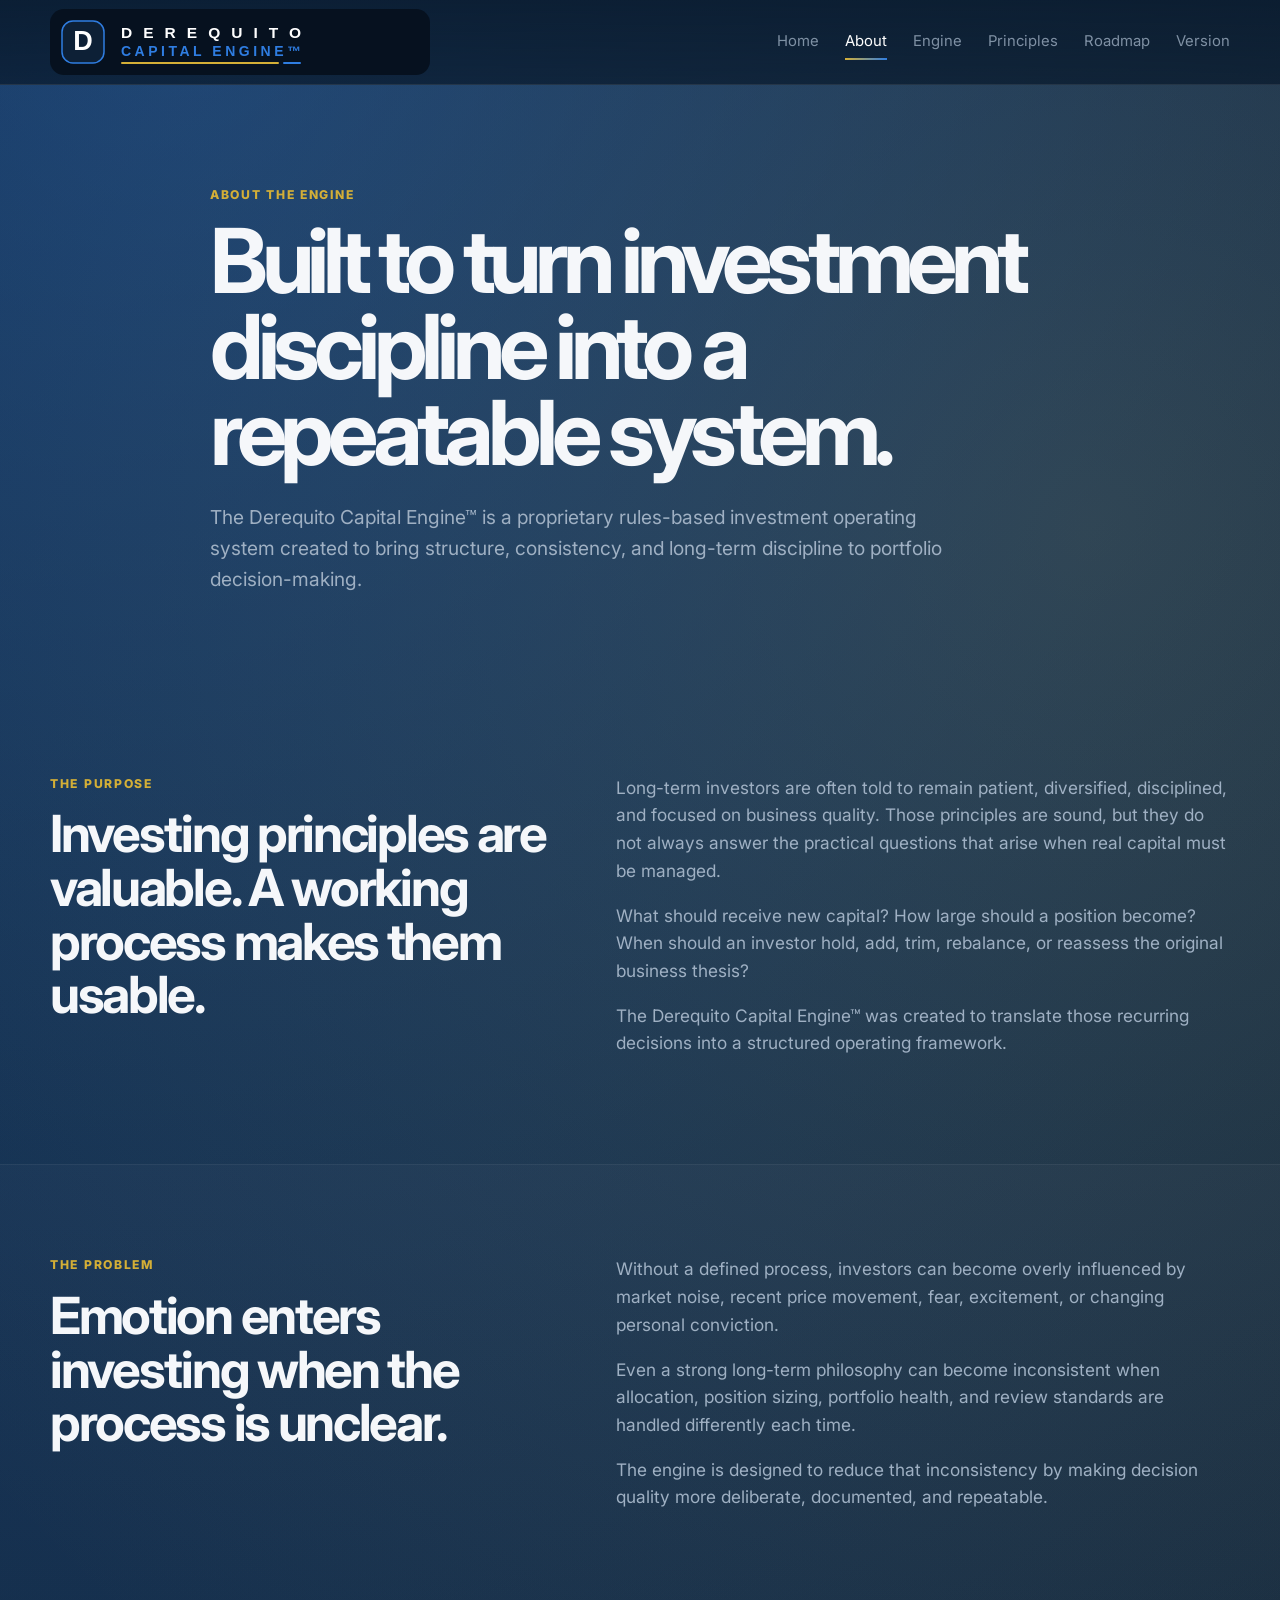
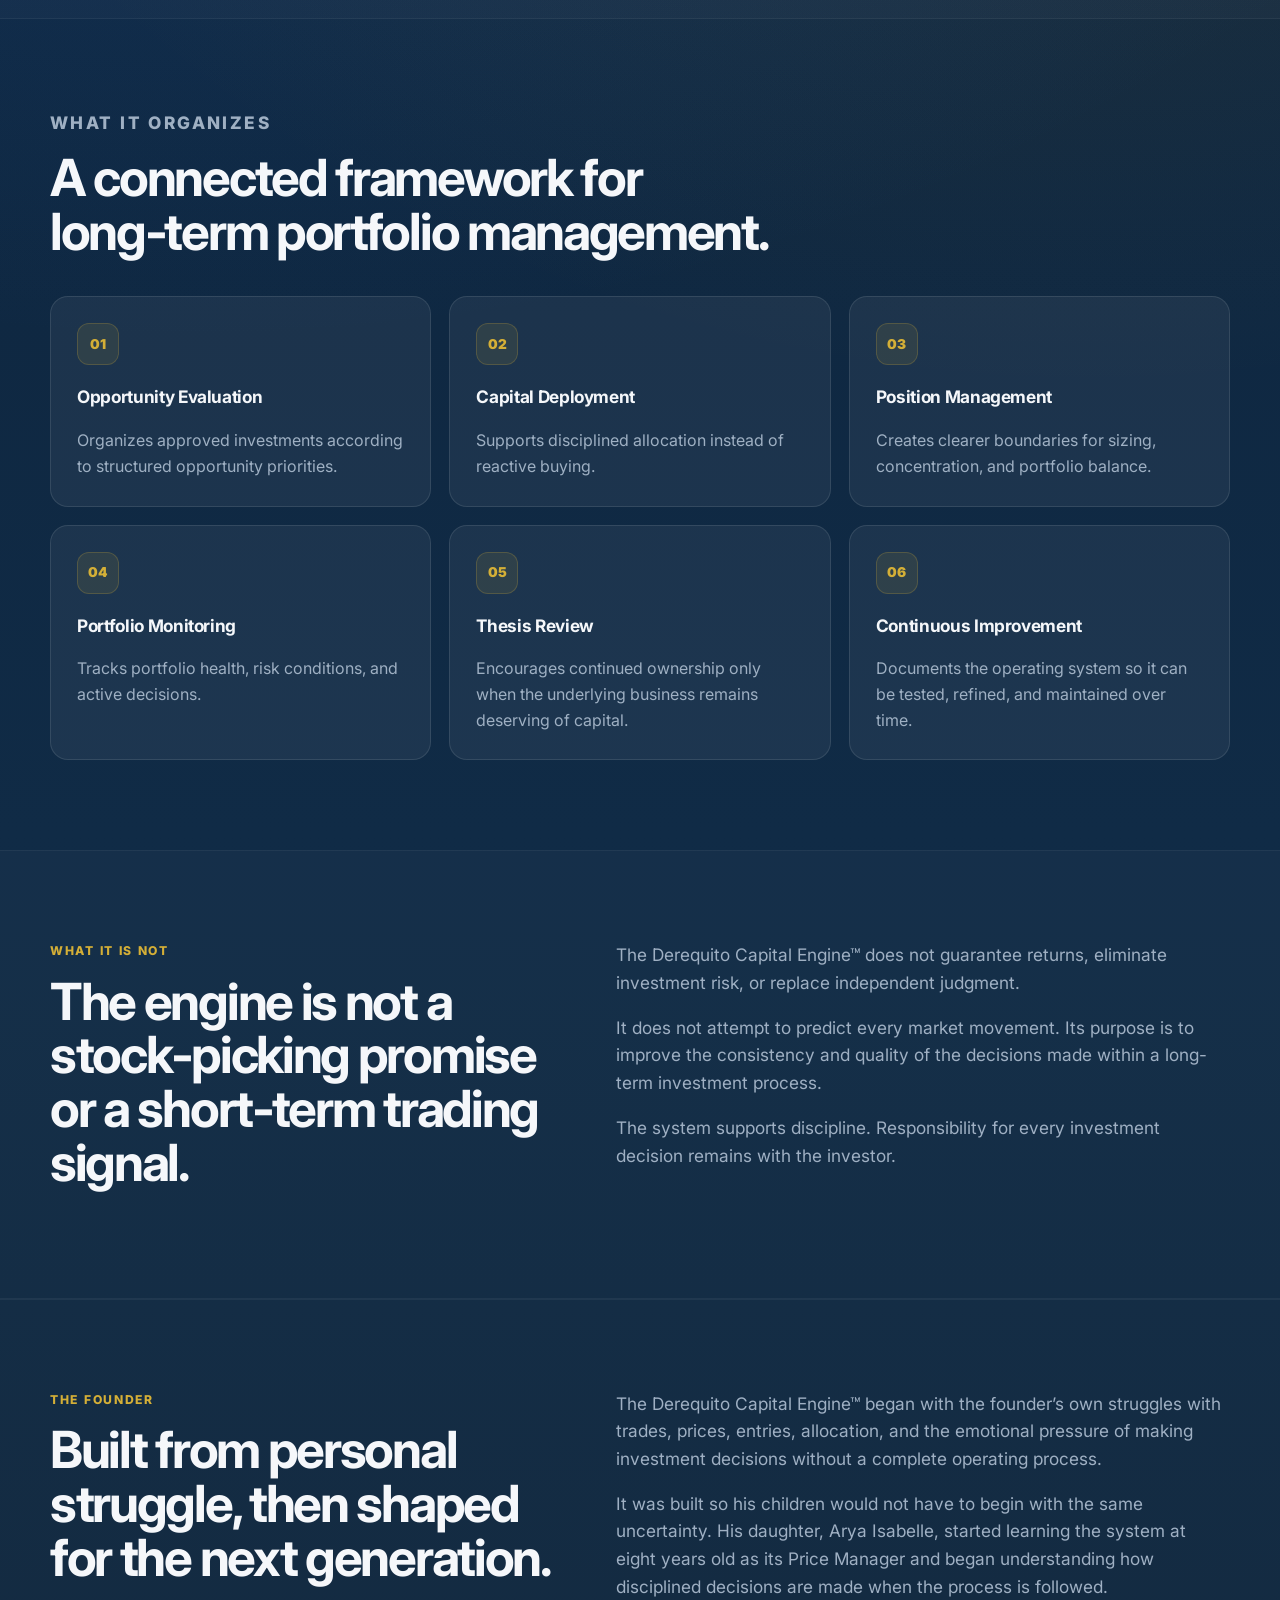
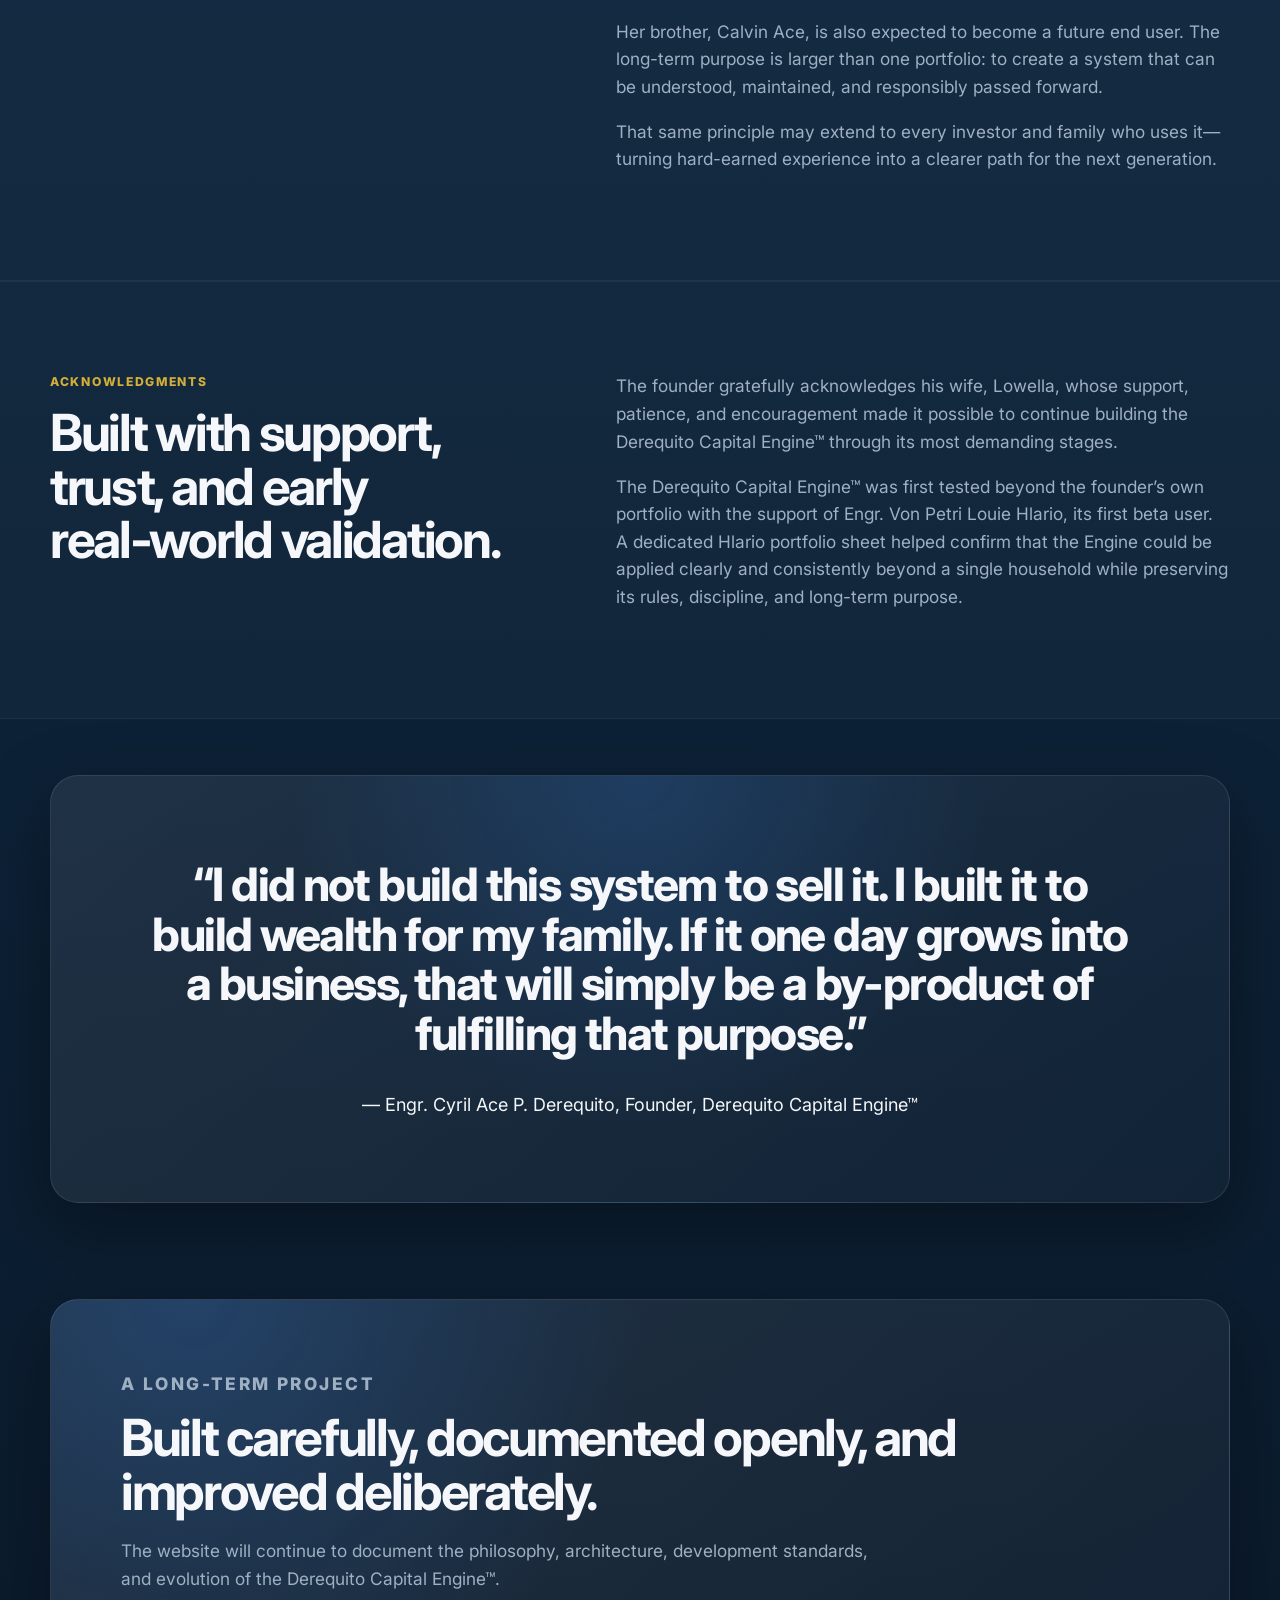
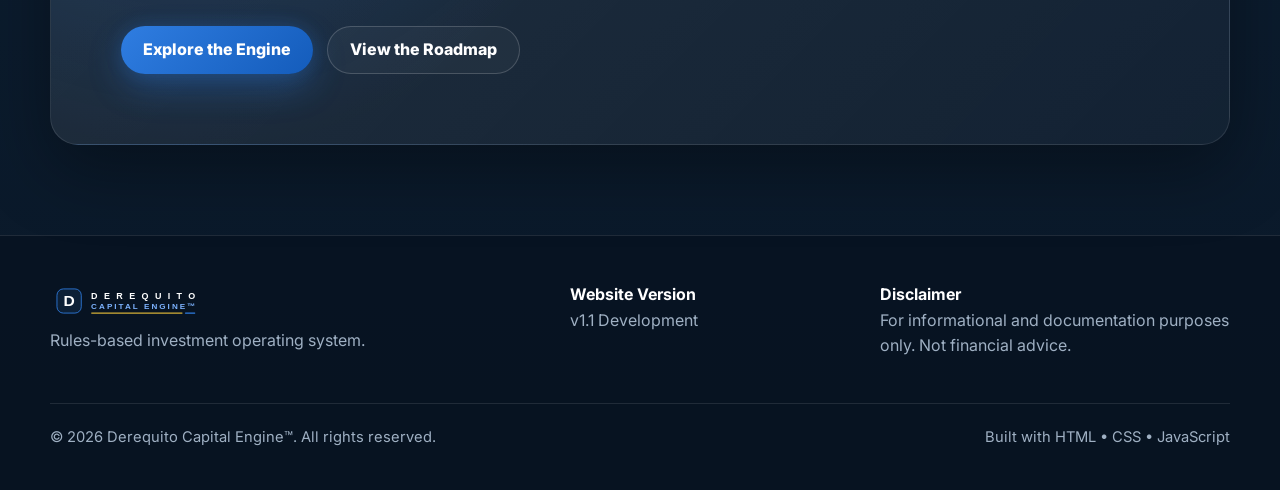
==== pages/about.html @ 05e6170b "ER-0026: Prevent stock-picking line break" ====
<!DOCTYPE html>
<html lang="en">
<head>
  <meta charset="UTF-8" />
  <meta name="viewport" content="width=device-width, initial-scale=1.0" />

  <title>About | Derequito Capital Engine™</title>

  <meta
    name="description"
    content="Learn why the Derequito Capital Engine™ was created and how it brings discipline, structure, and repeatability to long-term investing."
  />

  <link rel="icon" href="../favicon.svg" type="image/svg+xml" />

  <link rel="preconnect" href="https://fonts.googleapis.com" />
  <link rel="preconnect" href="https://fonts.gstatic.com" crossorigin />

  <link
    href="https://fonts.googleapis.com/css2?family=Inter:wght@400;500;600;700;800&display=swap"
    rel="stylesheet"
  />

  <link rel="stylesheet" href="../styles.css" />
</head>

<body>
  <header class="site-header">
    <div class="container nav-shell">
      <a
        class="brand"
        href="../index.html"
        aria-label="Derequito Capital Engine home"
      >
        <img
          src="../assets/brand/logo-primary.svg"
          alt="Derequito Capital Engine logo"
        />
      </a>

      <button
        class="nav-toggle"
        type="button"
        aria-label="Toggle navigation"
        aria-expanded="false"
      >
        <span></span>
        <span></span>
        <span></span>
      </button>

      <nav class="site-nav" aria-label="Primary navigation">
        <a href="../index.html">Home</a>
        <a href="about.html" class="active" aria-current="page">About</a>
        <a href="../index.html#engine">Engine</a>
        <a href="../index.html#principles">Principles</a>
        <a href="../index.html#roadmap">Roadmap</a>
        <a href="../index.html#version">Version</a>
      </nav>
    </div>
  </header>

  <main>
    <section class="page-hero section-reveal">
      <div class="container page-hero-content hero-animate hero-animate-1">
        <p class="eyebrow">About the Engine</p>

        <h1>
          Built to turn investment discipline into a repeatable system.
        </h1>

        <p class="page-intro">
          The Derequito Capital Engine™ is a proprietary rules-based
          investment operating system created to bring structure, consistency,
          and long-term discipline to portfolio decision-making.
        </p>
      </div>
    </section>

    <section class="section section-reveal">
      <div class="container split-grid">
        <div>
          <p class="eyebrow">The Purpose</p>

          <h2>
            Investing principles are valuable. A working process makes them
            usable.
          </h2>
        </div>

        <div class="copy-block">
          <p>
            Long-term investors are often told to remain patient, diversified,
            disciplined, and focused on business quality. Those principles are
            sound, but they do not always answer the practical questions that
            arise when real capital must be managed.
          </p>

          <p>
            What should receive new capital? How large should a position become?
            When should an investor hold, add, trim, rebalance, or reassess the
            original business thesis?
          </p>

          <p>
            The Derequito Capital Engine™ was created to translate those
            recurring decisions into a structured operating framework.
          </p>
        </div>
      </div>
    </section>

    <section class="section split-section section-reveal">
      <div class="container split-grid">
        <div>
          <p class="eyebrow">The Problem</p>

          <h2>
            Emotion enters investing when the process is unclear.
          </h2>
        </div>

        <div class="copy-block">
          <p>
            Without a defined process, investors can become overly influenced
            by market noise, recent price movement, fear, excitement, or
            changing personal conviction.
          </p>

          <p>
            Even a strong long-term philosophy can become inconsistent when
            allocation, position sizing, portfolio health, and review standards
            are handled differently each time.
          </p>

          <p>
            The engine is designed to reduce that inconsistency by making
            decision quality more deliberate, documented, and repeatable.
          </p>
        </div>
      </div>
    </section>

    <section class="section section-reveal">
      <div class="container">
        <div class="section-heading">
          <p class="eyebrow">What It Organizes</p>

          <h2>
            A connected framework for long&#8209;term portfolio management.
          </h2>
        </div>

        <div class="feature-grid">
          <article class="feature-card">
            <span class="feature-icon">01</span>
            <h3>Opportunity Evaluation</h3>
            <p>
              Organizes approved investments according to structured
              opportunity priorities.
            </p>
          </article>

          <article class="feature-card">
            <span class="feature-icon">02</span>
            <h3>Capital Deployment</h3>
            <p>
              Supports disciplined allocation instead of reactive buying.
            </p>
          </article>

          <article class="feature-card">
            <span class="feature-icon">03</span>
            <h3>Position Management</h3>
            <p>
              Creates clearer boundaries for sizing, concentration, and
              portfolio balance.
            </p>
          </article>

          <article class="feature-card">
            <span class="feature-icon">04</span>
            <h3>Portfolio Monitoring</h3>
            <p>
              Tracks portfolio health, risk conditions, and active decisions.
            </p>
          </article>

          <article class="feature-card">
            <span class="feature-icon">05</span>
            <h3>Thesis Review</h3>
            <p>
              Encourages continued ownership only when the underlying business
              remains deserving of capital.
            </p>
          </article>

          <article class="feature-card">
            <span class="feature-icon">06</span>
            <h3>Continuous Improvement</h3>
            <p>
              Documents the operating system so it can be tested, refined, and
              maintained over time.
            </p>
          </article>
        </div>
      </div>
    </section>

    <section class="section split-section section-reveal">
      <div class="container split-grid">
        <div>
          <p class="eyebrow">What It Is Not</p>

          <h2>
            The engine is not a stock&#8209;picking promise or a short&#8209;term trading
            signal.
          </h2>
        </div>

        <div class="copy-block">
          <p>
            The Derequito Capital Engine™ does not guarantee returns, eliminate
            investment risk, or replace independent judgment.
          </p>

          <p>
            It does not attempt to predict every market movement. Its purpose is
            to improve the consistency and quality of the decisions made within
            a long-term investment process.
          </p>

          <p>
            The system supports discipline. Responsibility for every investment
            decision remains with the investor.
          </p>
        </div>
      </div>
    </section>
<section class="section split-section section-reveal">
  <div class="container split-grid">
    <div>
      <p class="eyebrow">The Founder</p>

      <h2>
        Built from personal struggle, then shaped for the next generation.
      </h2>
    </div>

    <div class="copy-block">
      <p>
        The Derequito Capital Engine™ began with the founder’s own struggles
        with trades, prices, entries, allocation, and the emotional pressure
        of making investment decisions without a complete operating process.
      </p>

      <p>
        It was built so his children would not have to begin with the same
        uncertainty. His daughter, Arya Isabelle, started learning the system
        at eight years old as its Price Manager and began understanding how
        disciplined decisions are made when the process is followed.
      </p>

      <p>
        Her brother, Calvin Ace, is also expected to become a future end user.
        The long-term purpose is larger than one portfolio: to create a system
        that can be understood, maintained, and responsibly passed forward.
      </p>

      <p>
        That same principle may extend to every investor and family who uses
        it—turning hard-earned experience into a clearer path for the next
        generation.
      </p>
    </div>
  </div>
</section>
<section class="section split-section section-reveal">
  <div class="container split-grid">
    <div>
      <p class="eyebrow">Acknowledgments</p>

      <h2>
        Built with support, trust, and early real&#8209;world validation.
      </h2>
    </div>

    <div class="copy-block">
      <p>
        The founder gratefully acknowledges his wife, Lowella, whose support,
        patience, and encouragement made it possible to continue building
        the Derequito Capital Engine™ through its most demanding stages.
      </p>

      <p>
        The Derequito Capital Engine™ was first tested beyond the founder’s
        own portfolio with the support of Engr. Von Petri Louie Hlario, its
        first beta user. A dedicated Hlario portfolio sheet helped confirm
        that the Engine could be applied clearly and consistently beyond a
        single household while preserving its rules, discipline, and
        long-term purpose.
      </p>
    </div>
  </div>
</section>
<section class="section founder-quote-section section-reveal">
  <div class="container">
    <blockquote class="founder-quote">
      <p>
        “I did not build this system to sell it. I built it to build wealth
        for my family. If it one day grows into a business, that will simply
        be a by-product of fulfilling that purpose.”
      </p>

      <footer>
        — Engr. Cyril Ace P. Derequito, Founder, Derequito Capital Engine™
      </footer>
    </blockquote>
  </div>
</section>
    <section class="section cta-section section-reveal">
      <div class="container cta-card">
        <p class="eyebrow">A Long-Term Project</p>

        <h2>
          Built carefully, documented openly, and improved deliberately.
        </h2>

        <p>
          The website will continue to document the philosophy, architecture,
          development standards, and evolution of the Derequito Capital
          Engine™.
        </p>

        <div class="hero-actions">
          <a class="btn btn-primary" href="../index.html#engine">
            Explore the Engine
          </a>

          <a class="btn btn-secondary" href="../index.html#roadmap">
            View the Roadmap
          </a>
        </div>
      </div>
    </section>
  </main>

  <footer id="footer" class="site-footer">
    <div class="container footer-grid">
      <div>
        <img
          src="../assets/brand/logo-light.svg"
          alt="Derequito Capital Engine logo"
          class="footer-logo"
        />

        <p>Rules-based investment operating system.</p>
      </div>

      <div>
        <strong>Website Version</strong>
        <p>v1.1 Development</p>
      </div>

      <div>
        <strong>Disclaimer</strong>
        <p>
          For informational and documentation purposes only. Not financial
          advice.
        </p>
      </div>
    </div>

    <div class="container footer-bottom">
      <p>© 2026 Derequito Capital Engine™. All rights reserved.</p>
      <p>Built with HTML • CSS • JavaScript</p>
    </div>
  </footer>

  <script src="../script.js"></script>
</body>
</html>
---- styles.css ----
/* Derequito Capital Engine™ Website v1.1 RC1 */

:root {
  --navy-950: #06111f;
  --navy-900: #081625;
  --navy-800: #0d2036;
  --navy-700: #132b46;
  --engine-blue: #2f7de1;
  --engine-blue-soft: #7db3ff;
  --engine-gold: #d4af37;
  --white: #ffffff;
  --text: #f5f7fa;
  --muted: #9fb0c3;
  --line: rgba(255,255,255,.10);
  --surface: rgba(255,255,255,.055);
  --surface-strong: rgba(255,255,255,.085);
  --shadow: 0 24px 70px rgba(0,0,0,.35);
  --radius-lg: 28px;
  --radius-md: 18px;
  --radius-sm: 12px;
  --max-width: 1180px;
}

* { box-sizing: border-box; }

html {
  scroll-behavior: smooth;
}

body {
  margin: 0;
  font-family: Inter, system-ui, -apple-system, BlinkMacSystemFont, "Segoe UI", sans-serif;
  color: var(--text);
  background:
    radial-gradient(circle at 15% 0%, rgba(47,125,225,.38), transparent 36%),
    radial-gradient(circle at 85% 10%, rgba(212,175,55,.18), transparent 30%),
    linear-gradient(180deg, #0b1d33, #102b46 46%, #0a1828);
  line-height: 1.6;
}

body.nav-open {
  overflow: hidden;
}

a {
  color: inherit;
}

.container {
  width: min(100% - 40px, var(--max-width));
  margin: 0 auto;
}

.site-header {
  position: sticky;
  top: 0;
  z-index: 100;
  background: linear-gradient(
    180deg,
    rgba(9,26,45,.88),
    rgba(9,26,45,.74)
);
  backdrop-filter: blur(18px);
  border-bottom: 1px solid var(--line);
}

.nav-shell {
  min-height: 84px;
  display: flex;
  align-items: center;
  justify-content: space-between;
  gap: 24px;
}

.brand img {
  display: block;
  width: 380px;
  max-width: 60vw;
  height: auto;
}

.site-nav {
  display: flex;
  align-items: center;
  gap: 26px;
  font-size: .93rem;
  color: var(--muted);
}

.site-nav a {
  text-decoration: none;
  opacity: .78;
  transition: color .25s ease, opacity .25s ease;
  position: relative;
}

.site-nav a:hover,
.site-nav a:focus,
.site-nav a.active {
  color: var(--white);
  opacity: 1;
}
.site-nav a::after {
    content: "";
    position: absolute;
    left: 0;
    bottom: -6px;
    width: 100%;
    height: 2px;
    background: linear-gradient(
    90deg,
    var(--engine-gold),
    var(--engine-blue)
);
    transform: scaleX(0);
    transform-origin: center;
    transition:
    transform .42s cubic-bezier(.22,.61,.36,1),
    opacity .42s ease;
}

.site-nav a:hover::after,
.site-nav a:focus::after,
.site-nav a.active::after {
  transform: scaleX(1);
}
.nav-toggle {
  display: none;
  width: 42px;
  height: 42px;
  border: 1px solid var(--line);
  border-radius: 12px;
  background: rgba(255,255,255,.04);
  cursor: pointer;
}

.nav-toggle span {
  display: block;
  width: 18px;
  height: 2px;
  margin: 4px auto;
  background: var(--white);
  border-radius: 99px;
}

.hero {
    position: relative;
    padding: 112px 0 92px;
    overflow: hidden;
}
.hero::before {
    content: "";
    position: absolute;
    width: 760px;
    height: 760px;
    left: -180px;
    top: -220px;
    border-radius: 50%;
    background: radial-gradient(
        circle,
        rgba(47,125,225,.34),
        rgba(47,125,225,.10) 42%,
        transparent 72%
    );
    filter: blur(18px);
    pointer-events: none;
}
.hero-grid {
  display: grid;
  grid-template-columns: minmax(0, 1.15fr) minmax(340px, .85fr);
  gap: 72px;
  align-items: center;
}

.eyebrow {
  margin: 0 0 14px;
  color: var(--engine-gold);
  text-transform: uppercase;
  letter-spacing: .14em;
  font-weight: 800;
  font-size: .76rem;
}

h1, h2, h3, p {
  margin-top: 0;
}

h1 {
  font-size: clamp(3rem, 7vw, 5.8rem);
  line-height: .96;
  letter-spacing: -.07em;
  margin-bottom: 26px;
}

h2 {
  font-size: clamp(2rem, 4vw, 3.25rem);
  line-height: 1.05;
  letter-spacing: -.045em;
  margin-bottom: 18px;
}

h3 {
  font-size: 1.08rem;
  letter-spacing: -.02em;
}

.hero-text,
.section-heading p,
.copy-block p,
.cta-card p {
  color: var(--muted);
  font-size: 1.08rem;
}

.hero-text {
  max-width: 690px;
}

.hero-actions {
  display: flex;
  flex-wrap: wrap;
  gap: 14px;
  margin-top: 34px;
}

.btn {
  display: inline-flex;
  align-items: center;
  justify-content: center;
  min-height: 48px;
  padding: 0 22px;
  border-radius: 999px;
  text-decoration: none;
  font-weight: 800;
  transition: transform .22s ease, box-shadow .22s ease, border-color .22s ease;
}

.btn:hover {
  transform: translateY(-2px);
}

.btn-primary {
  background: linear-gradient(135deg, var(--engine-blue), #145cbb);
  color: white;
  box-shadow:
    0 14px 34px rgba(47,125,225,.32),
    0 0 18px rgba(47,125,225,.20);
}
.btn-primary:hover {
    transform: translateY(-3px);

    box-shadow:
        0 18px 42px rgba(47,125,225,.42),
        0 0 28px rgba(47,125,225,.30);
}
.btn-secondary {
  border: 1px solid rgba(255,255,255,.18);
  color: var(--white);
  background: rgba(255,255,255,.035);
}

.btn-secondary:hover {
    transform: translateY(-3px);
    border-color: rgba(255,255,255,.42);
    background: rgba(255,255,255,.07);
    box-shadow: 0 12px 28px rgba(0,0,0,.18);
}

.engine-panel {
  position: relative;
  padding: 26px;
  border: 1px solid var(--line);
  border-radius: var(--radius-lg);
  background:
    linear-gradient(180deg, rgba(255,255,255,.13), rgba(255,255,255,.055)),
    linear-gradient(135deg, rgba(47,125,225,.26), rgba(212,175,55,.10));
  box-shadow:
    0 18px 50px rgba(0,0,0,.35),
    0 0 40px rgba(47,125,225,.18),
    inset 0 1px 0 rgba(255,255,255,.12);
    transition:
    transform .45s cubic-bezier(.22,.61,.36,1),
    box-shadow .45s ease;
  overflow: hidden;
}
.engine-panel:hover {
    transform: translateY(-6px);

    box-shadow:
        0 28px 70px rgba(0,0,0,.42),
        0 0 60px rgba(47,125,225,.24),
        inset 0 1px 0 rgba(255,255,255,.14);
}
.engine-panel::before {
  content: "";
  position: absolute;
  inset: 0;
  background-image:
    linear-gradient(rgba(255,255,255,.055) 1px, transparent 1px),
    linear-gradient(90deg, rgba(255,255,255,.055) 1px, transparent 1px);
  background-size: 36px 36px;
  mask-image: linear-gradient(180deg, black, transparent 82%);
  pointer-events: none;
}

.panel-topline,
.signal-card,
.metrics-grid,
.progress-line {
  position: relative;
}

.panel-topline {
  display: flex;
  justify-content: space-between;
  color: var(--muted);
  margin-bottom: 24px;
}

.panel-topline strong {
  color: var(--engine-gold);
}

.signal-card {
  padding: 28px;
  border-radius: var(--radius-md);
  background: rgba(6,17,31,.62);
  border: 1px solid var(--line);
  margin-bottom: 16px;
}

.signal-label,
.metrics-grid span {
  display: block;
  color: var(--muted);
  font-size: .78rem;
  text-transform: uppercase;
  letter-spacing: .1em;
}

.signal-card strong {
  display: block;
  font-size: 2.1rem;
  letter-spacing: -.05em;
}

.metrics-grid {
  display: grid;
  grid-template-columns: 1fr 1fr;
  gap: 12px;
}

.metrics-grid div {
  padding: 16px;
  border-radius: var(--radius-sm);
  background: rgba(255,255,255,.055);
  border: 1px solid rgba(255,255,255,.07);
}

.metrics-grid strong {
  display: block;
  margin-top: 4px;
}

.progress-line {
  margin-top: 22px;
  height: 6px;
  background: rgba(255,255,255,.10);
  border-radius: 999px;
  overflow: hidden;
}

.progress-line span {
  display: block;
  width: 100%;
  height: 100%;
  background: linear-gradient(90deg, var(--engine-blue), var(--engine-gold));
  border-radius: inherit;
}

.section {
  scroll-margin-top: 88px;
  padding: 90px 0;
}

.section-heading {
  max-width: 780px;
  margin-bottom: 38px;
}

.feature-grid {
  display: grid;
  grid-template-columns: repeat(3, minmax(0, 1fr));
  gap: 18px;
}

.feature-card {
  padding: 26px;
  border-radius: var(--radius-md);
  background: var(--surface);
  border: 1px solid var(--line);
  transition: transform .22s ease, background .22s ease, border-color .22s ease;
}

.feature-card:hover {
  transform: translateY(-5px);
  background: var(--surface-strong);
  border-color: rgba(47,125,225,.42);
}

.feature-card p {
  color: var(--muted);
  margin-bottom: 0;
}

.feature-icon {
  display: inline-flex;
  align-items: center;
  justify-content: center;
  width: 42px;
  height: 42px;
  margin-bottom: 18px;
  border-radius: 12px;
  color: var(--engine-gold);
  background: rgba(212,175,55,.10);
  border: 1px solid rgba(212,175,55,.22);
  font-weight: 900;
  font-size: .85rem;
}

.split-section {
  border-top: 1px solid rgba(255, 255, 255, 0.05);
border-bottom: 1px solid rgba(255, 255, 255, 0.05);
  background: rgba(255,255,255,.025);
}

.split-grid {
  display: grid;
  grid-template-columns: .9fr 1.1fr;
  gap: 64px;
}

.copy-block {
  max-width: 680px;
}

.timeline {
  display: grid;
  gap: 14px;
}

.timeline-item {
  position: relative;
  padding: 22px 24px 22px 92px;
  border-radius: var(--radius-md);
  background: var(--surface);
  border: 1px solid var(--line);
}

.timeline-item span {
  position: absolute;
  left: 24px;
  top: 24px;
  color: var(--engine-blue-soft);
  font-weight: 900;
}

.timeline-item.complete span {
  color: var(--engine-gold);
}

.timeline-item.active {
  border-color: rgba(47,125,225,.45);
  background: linear-gradient(135deg, rgba(47,125,225,.14), rgba(255,255,255,.045));
}

.timeline-item p {
  margin-bottom: 0;
  color: var(--muted);
}

.cta-section {
  padding-top: 40px;
}

.cta-card {
  padding: clamp(32px, 7vw, 70px);
  border-radius: var(--radius-lg);
  background:
    radial-gradient(circle at 12% 0%, rgba(47,125,225,.24), transparent 40%),
    linear-gradient(135deg, rgba(255,255,255,.09), rgba(255,255,255,.035));
  border: 1px solid var(--line);
  box-shadow: var(--shadow);
}

.cta-card p {
  max-width: 760px;
}
.founder-quote-section {
  padding-top: 56px;
  padding-bottom: 56px;
}

.founder-quote {
  margin: 0;
  padding: clamp(36px, 7vw, 84px);
  border: 1px solid var(--line);
  border-radius: var(--radius-lg);
  background:
    radial-gradient(circle at 50% 0%, rgba(47,125,225,.20), transparent 48%),
    linear-gradient(135deg, rgba(255,255,255,.08), rgba(255,255,255,.025));
  box-shadow: var(--shadow);
  text-align: center;
}

.founder-quote p {
  max-width: 980px;
  margin: 0 auto;
  font-size: clamp(26px, 3.8vw, 46px);
  line-height: 1.08;
  font-weight: 750;
  letter-spacing: -0.035em;
}

.founder-quote footer {
  margin-top: 32px;
  font-size: clamp(14px, 1.7vw, 18px);
  line-height: 1.5;
  font-style: normal;
  color: var(--text-muted);
}
.site-footer {
  border-top: 1px solid var(--line);
  padding: 46px 0 26px;
  color: var(--muted);
  background: rgba(6,17,31,.72);
}

.footer-grid {
  display: grid;
  grid-template-columns: 1.4fr .8fr 1fr;
  gap: 30px;
}

.footer-logo {
  width: 220px;
  max-width: 100%;
}

.site-footer strong {
  color: var(--white);
}

.footer-bottom {
  display: flex;
  justify-content: space-between;
  gap: 18px;
  border-top: 1px solid var(--line);
  margin-top: 28px;
  padding-top: 22px;
  font-size: .92rem;
}

.section-reveal {
  opacity: 0;
  transform: translateY(18px);
  transition: opacity .7s ease, transform .7s ease;
}

.section-reveal.is-visible {
  opacity: 1;
  transform: translateY(0);
}

@media (prefers-reduced-motion: reduce) {
  html { scroll-behavior: auto; }
  *, *::before, *::after {
    animation-duration: .01ms !important;
    animation-iteration-count: 1 !important;
    transition-duration: .01ms !important;
  }
  .section-reveal {
  opacity: 1;
  transform: none;
}

.brand {
  transform: none !important;
}
}

@media (max-width: 1100px) {
  .hero-grid,
  .split-grid,
  .footer-grid {
    grid-template-columns: 1fr;
  }

  .hero {
    padding-top: 78px;
  }

  .feature-grid {
  grid-template-columns: 1fr;
}

  .engine-panel {
    max-width: 560px;
  }
}
/* ---------- Page Layout ---------- */

.page-hero {
  padding: 100px 0 70px;
}

.page-hero-content {
  max-width: 860px;
}

.page-intro {
  font-size: 1.2rem;
  color: var(--muted);
  max-width: 760px;
}
@media (max-width: 720px) {
  .container {
    width: min(100% - 28px, var(--max-width));
  }

  .nav-toggle {
    display: block;
  }

  .site-nav {
    position: fixed;
    top: 78px;
    left: 14px;
    right: 14px;
    display: none;
    flex-direction: column;
    align-items: stretch;
    gap: 0;
    padding: 12px;
    border-radius: 18px;
    background: rgba(8,22,37,.96);
    border: 1px solid var(--line);
    box-shadow: var(--shadow);
  }

  .site-nav.is-open {
    display: flex;
  }

  .site-nav a {
    padding: 11px 14px;
  }


  .hero {
    padding: 66px 0 60px;
  }

  h1 {
    font-size: clamp(2.55rem, 15vw, 4.4rem);
  }

  .feature-grid {
    grid-template-columns: 1fr;
  }

  .timeline-item {
    padding-left: 24px;
  }

  .timeline-item span {
    position: static;
    display: block;
    margin-bottom: 8px;
  }

  .footer-bottom {
    flex-direction: column;
  }
}
/* ---------- Hero Entrance Animation ---------- */

.hero-animate{
    opacity:0;
    transform:translateY(24px);
    animation:heroFade .8s cubic-bezier(.22,.61,.36,1) forwards;
}

.hero-animate-1{
    animation-delay:.15s;
}

.hero-animate-2{
    animation-delay:.35s;
}

@keyframes heroFade{

    from{
        opacity:0;
        transform:translateY(24px);
    }

    to{
        opacity:1;
        transform:translateY(0);
    }

}
/* Preserve Engine panel hover after entrance animation */

.engine-panel.hero-animate {
  transform: none;
  animation-name: enginePanelFade;
}

@keyframes enginePanelFade {
  from {
    opacity: 0;
  }

  to {
    opacity: 1;
  }
}
.engine-panel.hero-animate:hover {
  transform: translateY(-6px);
}


.engine-showcase-card img {
  max-width: 100%;
  object-fit: contain;
}
.engine-showcase-card img {
  width: 100%;
  aspect-ratio: 16 / 9;
  object-fit: contain;
  background: rgba(255, 255, 255, .96);
}
.engine-showcase-card--featured {
  grid-column: auto;
}

.engine-showcase-card img {
  width: 100%;
  aspect-ratio: 16 / 9;
  object-fit: contain;
  background: rgba(255, 255, 255, .96);
}
.engine-sample-note {
  max-width: 860px;
  margin-top: 18px;
  padding: 18px 22px;
  background: rgba(255, 255, 255, 0.05);
  border: 1px solid rgba(120, 160, 255, 0.18);
  border-radius: 22px;
  color: var(--muted);
  box-shadow: 0 10px 24px rgba(0, 0, 0, 0.18);
}
/* Engine showcase: consistent tablet and desktop sizing */
.engine-showcase {
  grid-template-columns: 1fr;
}

.engine-showcase-card,
.engine-showcase-card--featured {
  width: 100%;
  min-width: 0;
  grid-column: auto;
}

.engine-showcase-card img {
  display: block;
  width: 100%;
  max-width: 100%;
  aspect-ratio: 16 / 9;
  object-fit: contain;
}

@media (min-width: 1100px) {
  .engine-showcase {
    grid-template-columns: repeat(2, minmax(0, 1fr));
  }
}
.brand {
  transition:
    transform 180ms ease,
    filter 180ms ease;
}

.brand:hover,
.brand:focus-visible {
  transform: translateY(-1px);
  filter:
    brightness(1.08)
    drop-shadow(0 0 10px rgba(72, 137, 255, 0.35));
}
.site-nav:hover a.active:not(:hover)::after {
  transform: scaleX(0);
}
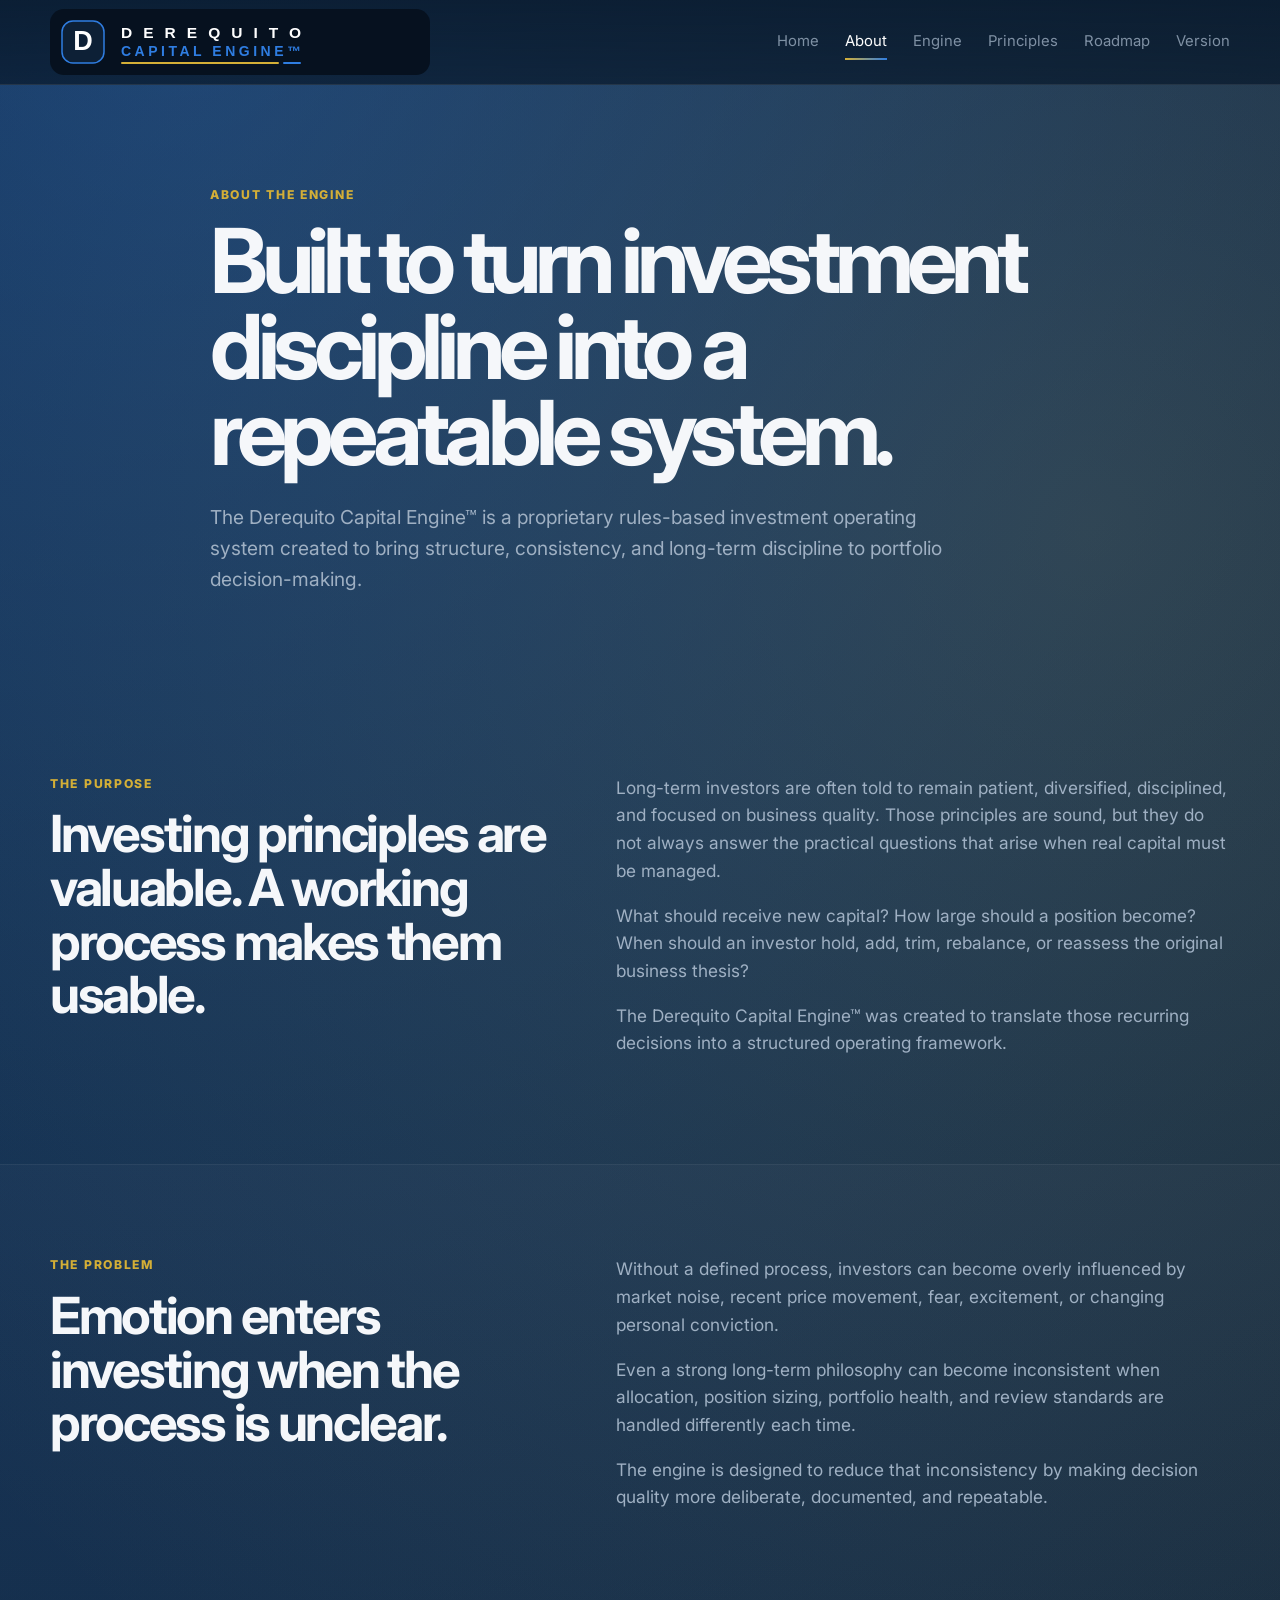
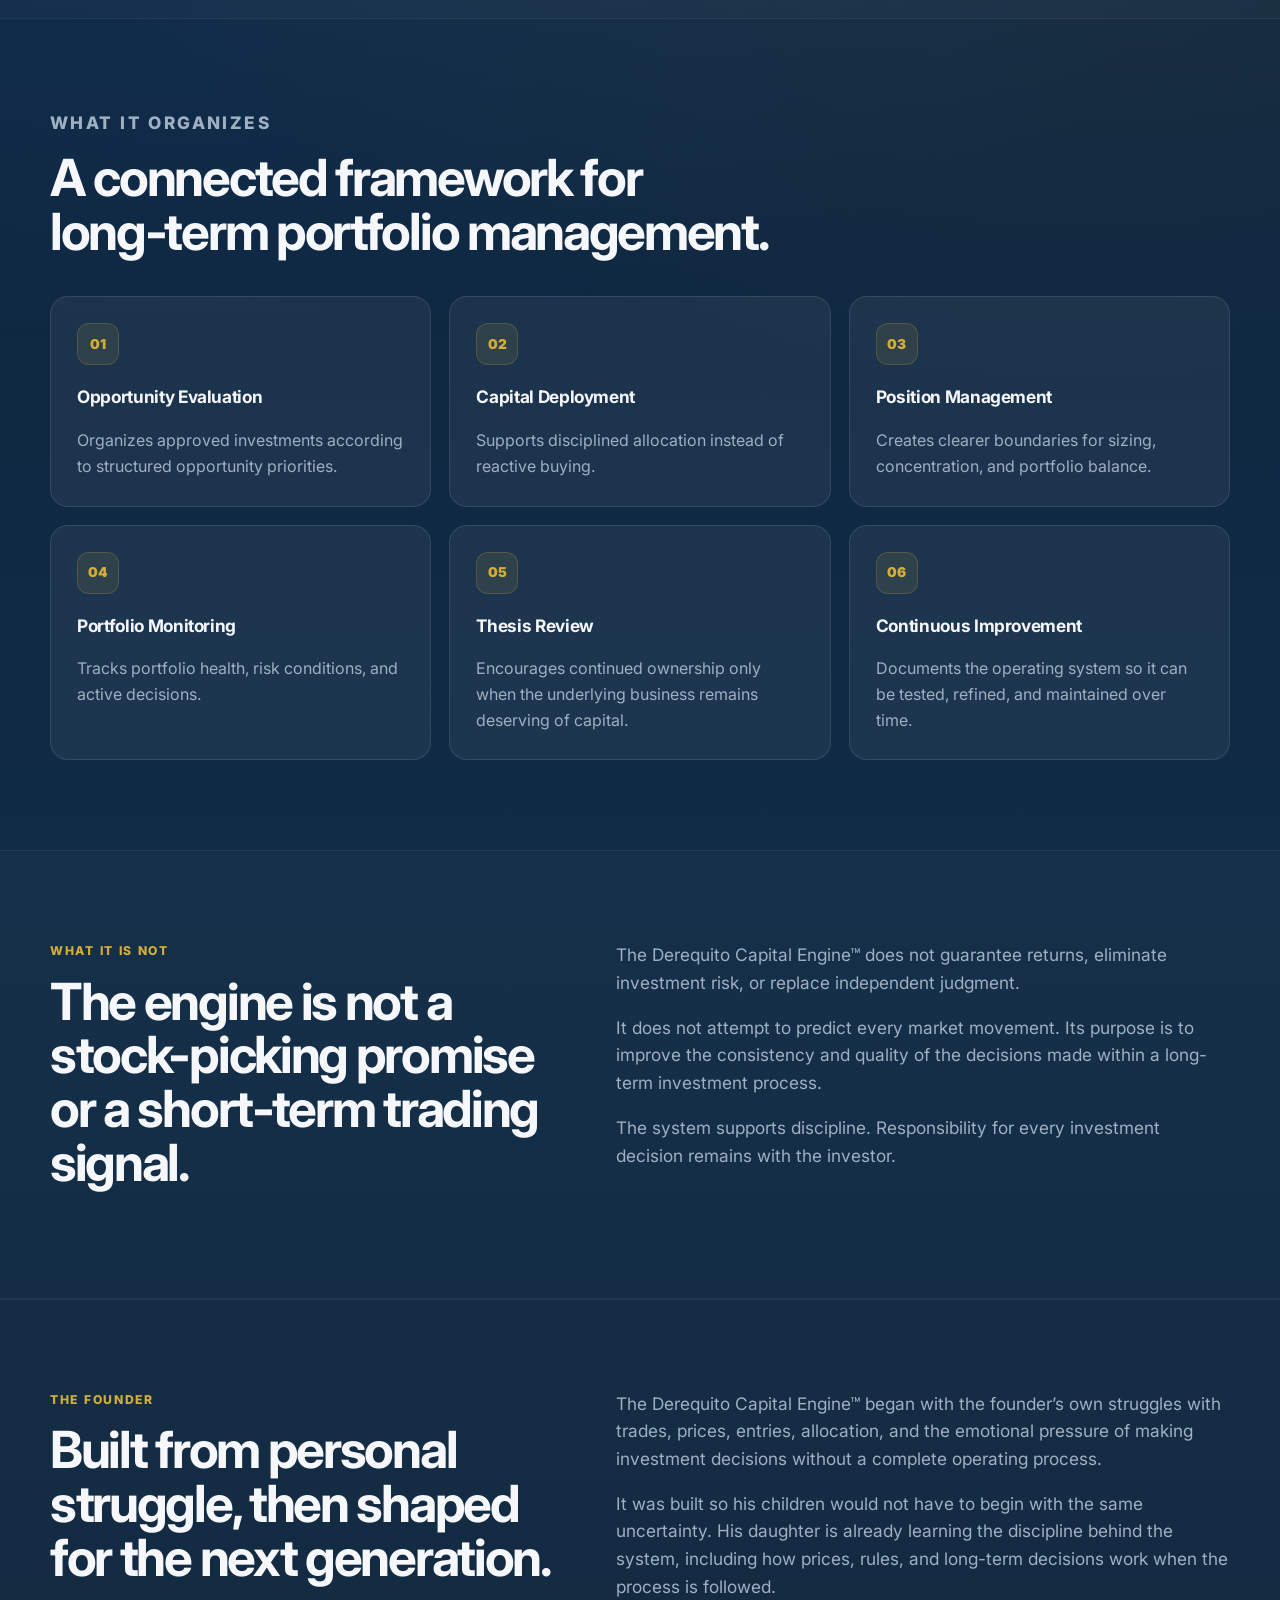
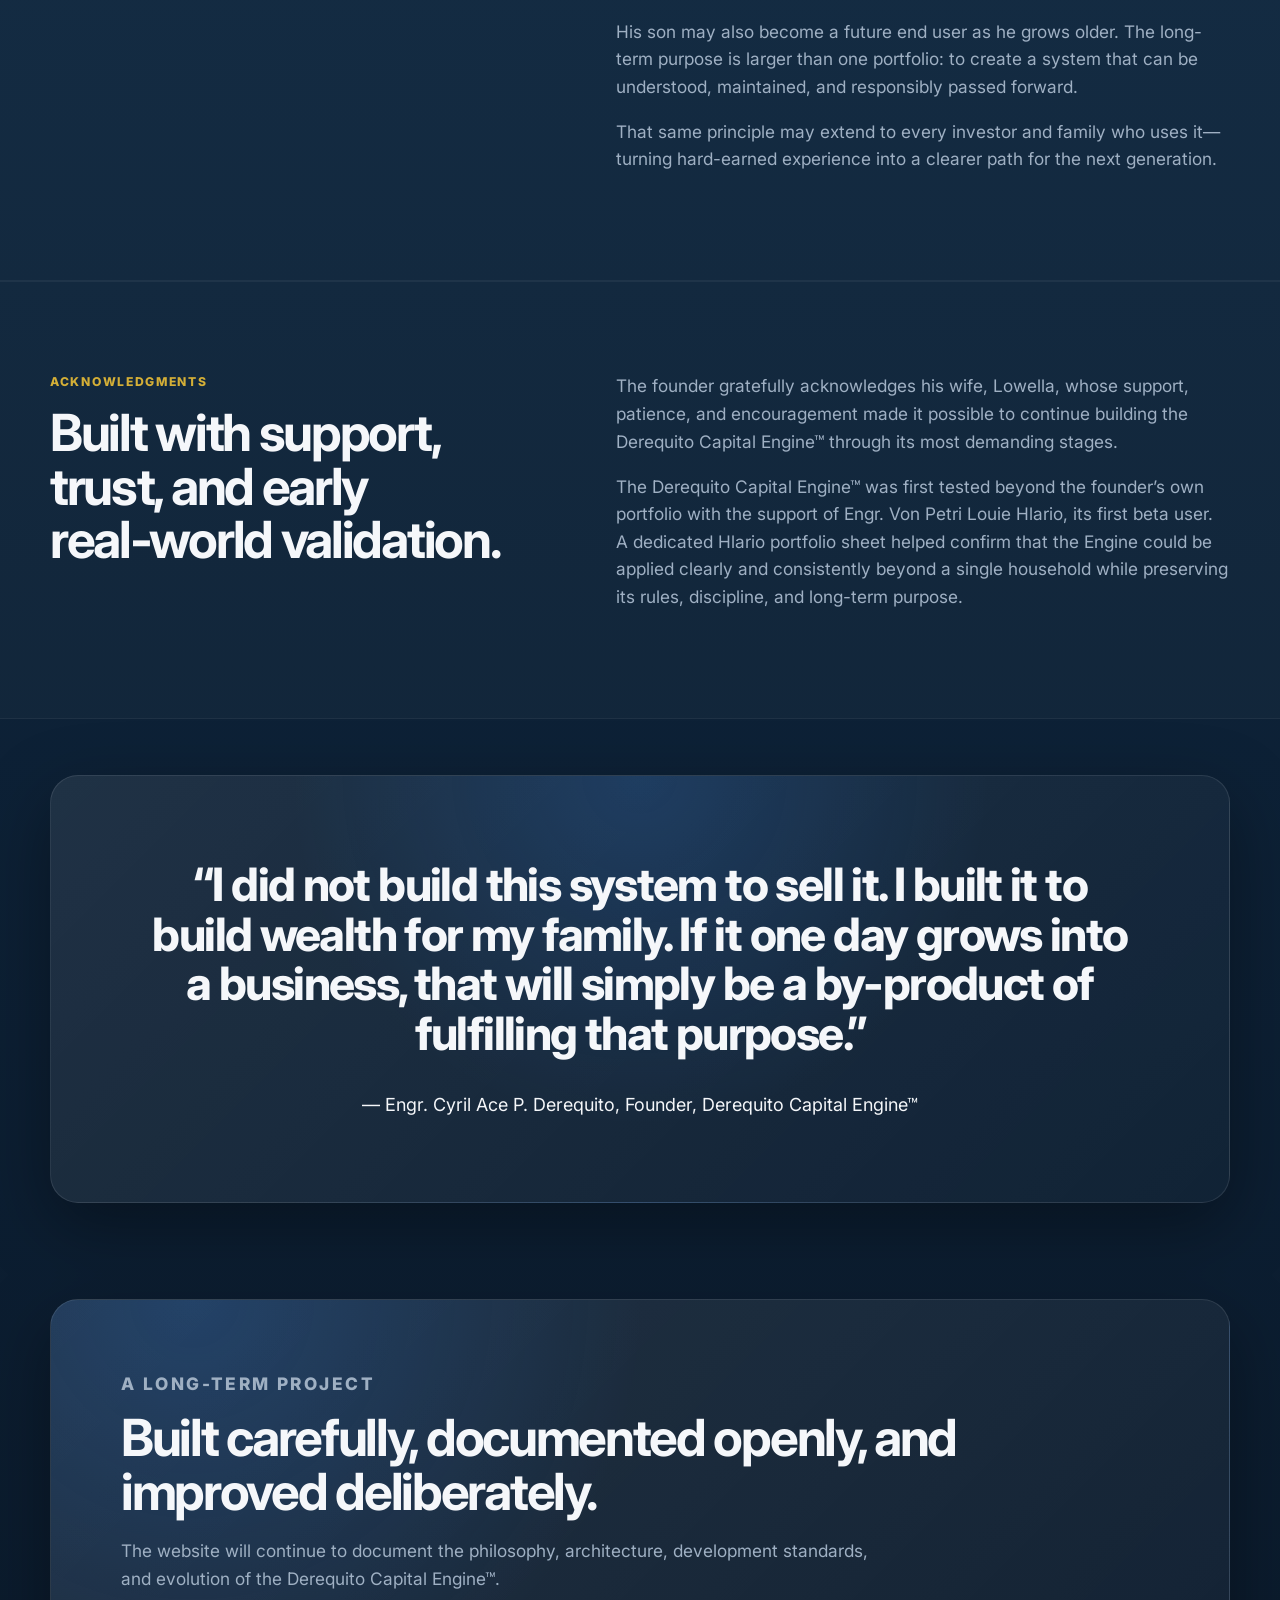
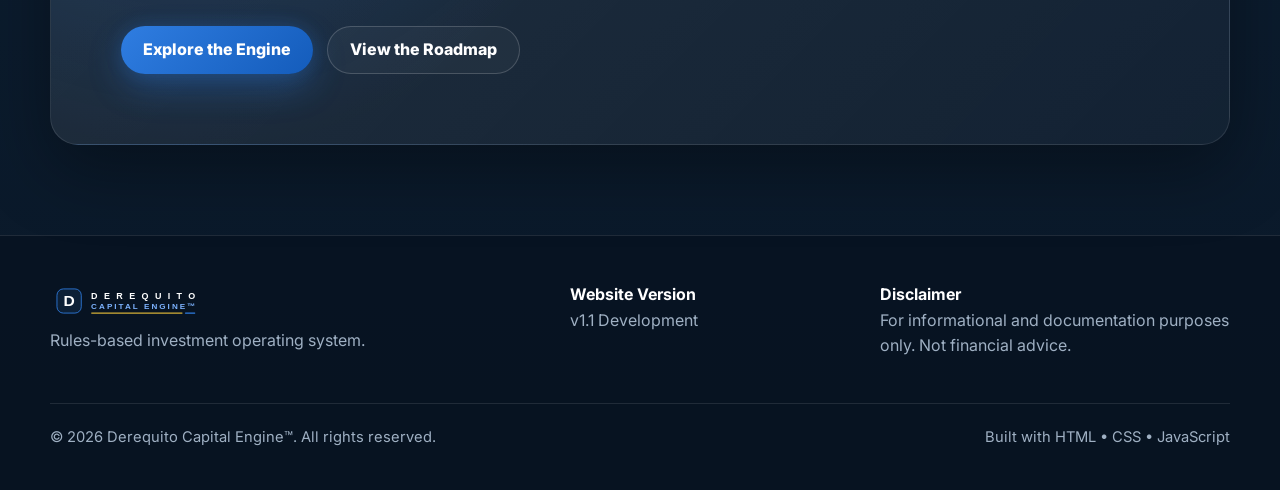
==== commit 7220b255: "RC2: Refine family privacy wording" ====
--- a/pages/about.html
+++ b/pages/about.html
@@ -213,7 +213,7 @@
           <p class="eyebrow">What It Is Not</p>
 
           <h2>
-            The engine is not a stock&#8209;picking promise or a short&#8209;term trading
+            The engine is not a stock-picking promise or a short&#8209;term trading
             signal.
           </h2>
         </div>
@@ -255,17 +255,17 @@
       </p>
 
       <p>
-        It was built so his children would not have to begin with the same
-        uncertainty. His daughter, Arya Isabelle, started learning the system
-        at eight years old as its Price Manager and began understanding how
-        disciplined decisions are made when the process is followed.
-      </p>
-
-      <p>
-        Her brother, Calvin Ace, is also expected to become a future end user.
-        The long-term purpose is larger than one portfolio: to create a system
-        that can be understood, maintained, and responsibly passed forward.
-      </p>
+  It was built so his children would not have to begin with the same
+  uncertainty. His daughter is already learning the discipline behind the
+  system, including how prices, rules, and long-term decisions work when the
+  process is followed.
+</p>
+
+      <p>
+  His son may also become a future end user as he grows older. The long-term
+  purpose is larger than one portfolio: to create a system that can be
+  understood, maintained, and responsibly passed forward.
+</p>
 
       <p>
         That same principle may extend to every investor and family who uses
--- a/styles.css
+++ b/styles.css
@@ -458,11 +458,10 @@
 }
 
 .timeline-item span {
-  position: absolute;
-  left: 24px;
-  top: 24px;
+  display: block;
+  margin-bottom: 10px;
   color: var(--engine-blue-soft);
-  font-weight: 900;
+  font-weight: 800;
 }
 
 .timeline-item.complete span {
@@ -803,4 +802,78 @@
 }
 .site-nav:hover a.active:not(:hover)::after {
   transform: scaleX(0);
+}
+.engine-clarity-card {
+  max-width: 960px;
+  margin: 28px 0 36px;
+  padding: 24px 26px;
+  border: 1px solid rgba(120, 160, 255, 0.2);
+  border-radius: 22px;
+  background: rgba(255, 255, 255, 0.045);
+  box-shadow:
+    0 16px 34px rgba(0, 0, 0, 0.18),
+    inset 0 1px 0 rgba(255, 255, 255, 0.07);
+}
+
+.engine-clarity-card p {
+  margin: 0;
+  max-width: 900px;
+  color: var(--muted);
+  line-height: 1.75;
+}
+
+.engine-clarity-card p + p {
+  margin-top: 14px;
+}
+
+.engine-clarity-card p:first-child {
+  color: var(--text);
+  font-weight: 650;
+}
+.engine-example {
+  padding-top: 14px;
+  border-top: 1px solid rgba(255, 255, 255, 0.1);
+}
+.engine-panel-link {
+  display: inline-block;
+  margin-top: 14px;
+  font-weight: 650;
+  text-decoration: none;
+}
+.engine-panel-link:hover,
+.engine-panel-link:focus-visible {
+  text-decoration: underline;
+  text-underline-offset: 4px;
+}
+.faq-list {
+  display: grid;
+  gap: 14px;
+  margin-top: 28px;
+}
+
+.faq-list details {
+  border: 1px solid var(--line);
+  border-radius: 18px;
+  background: var(--surface);
+  padding: 18px 20px;
+}
+
+.faq-list summary {
+  cursor: pointer;
+  font-weight: 750;
+  color: var(--text);
+}
+
+.faq-list summary::marker {
+  color: var(--engine-blue-soft);
+}
+
+.faq-list details[open] summary {
+  margin-bottom: 12px;
+}
+
+.faq-list p {
+  margin: 0;
+  color: var(--muted);
+  line-height: 1.7;
 }
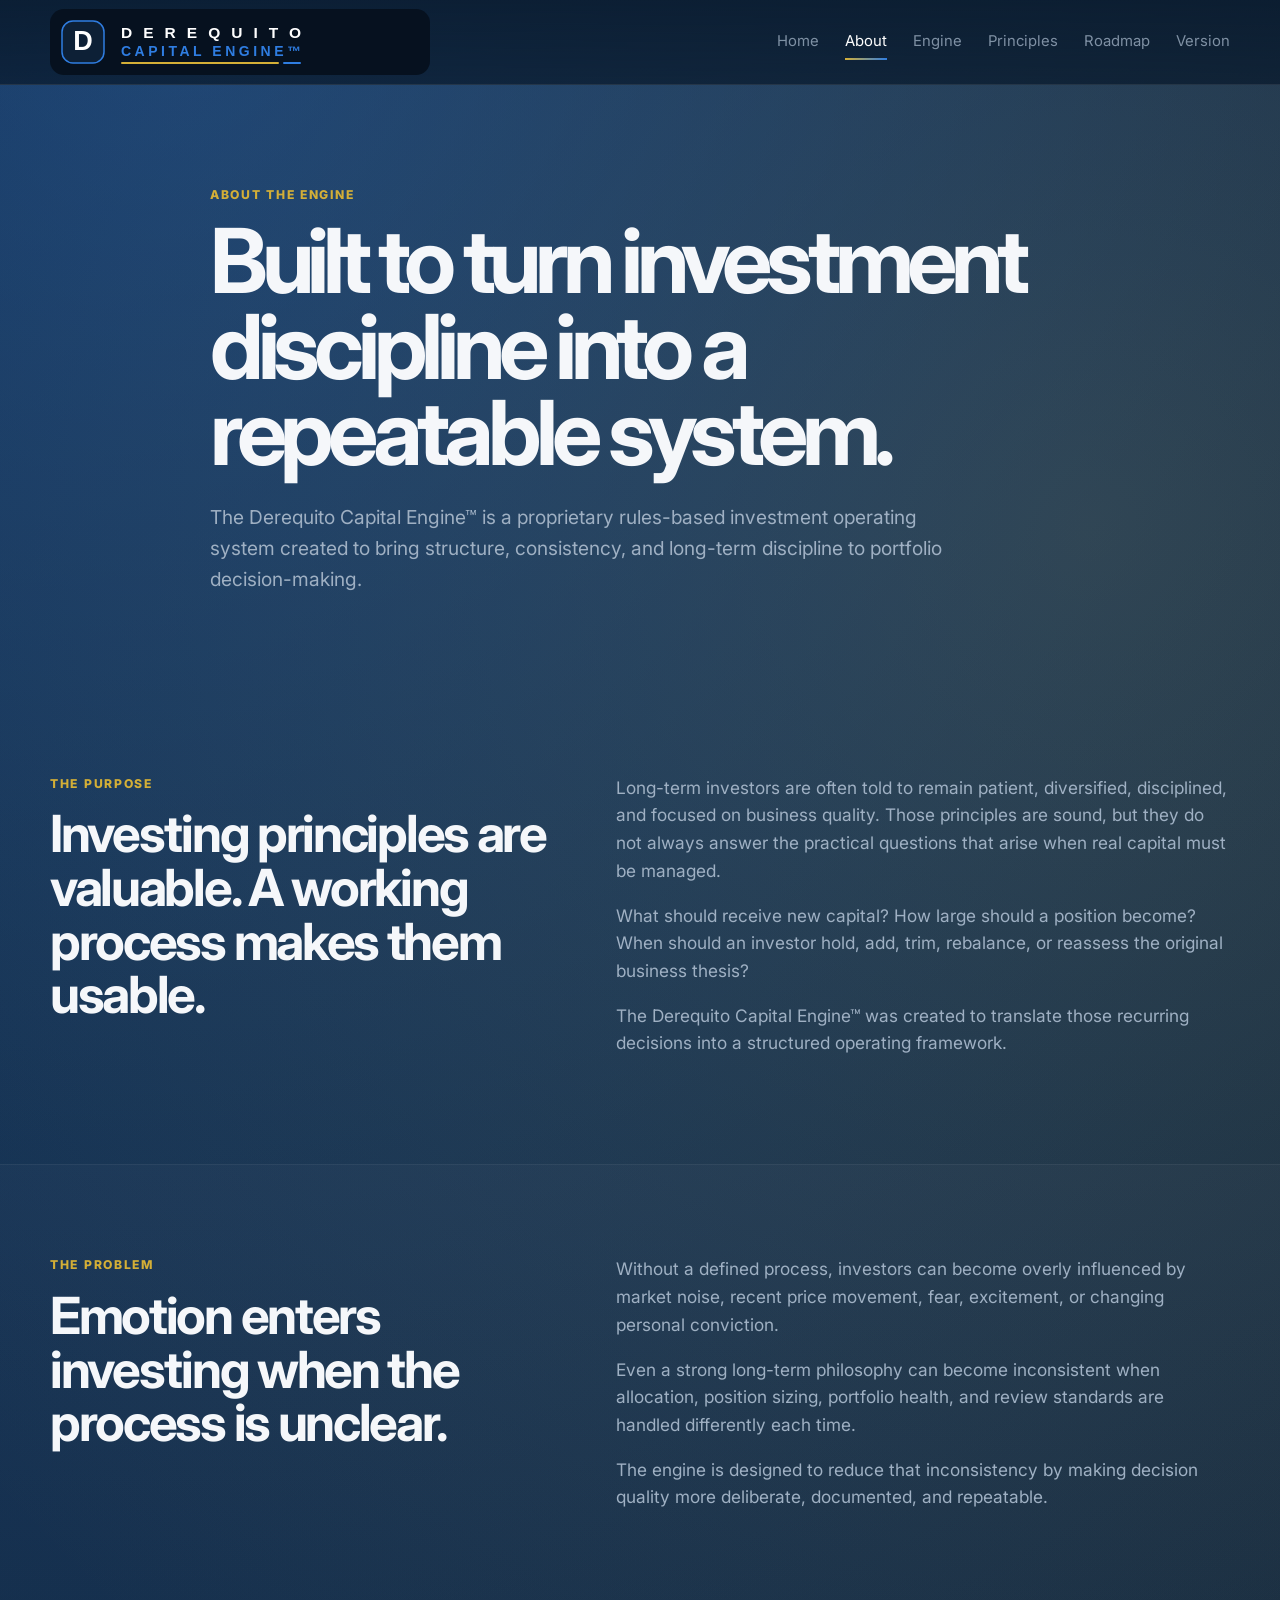
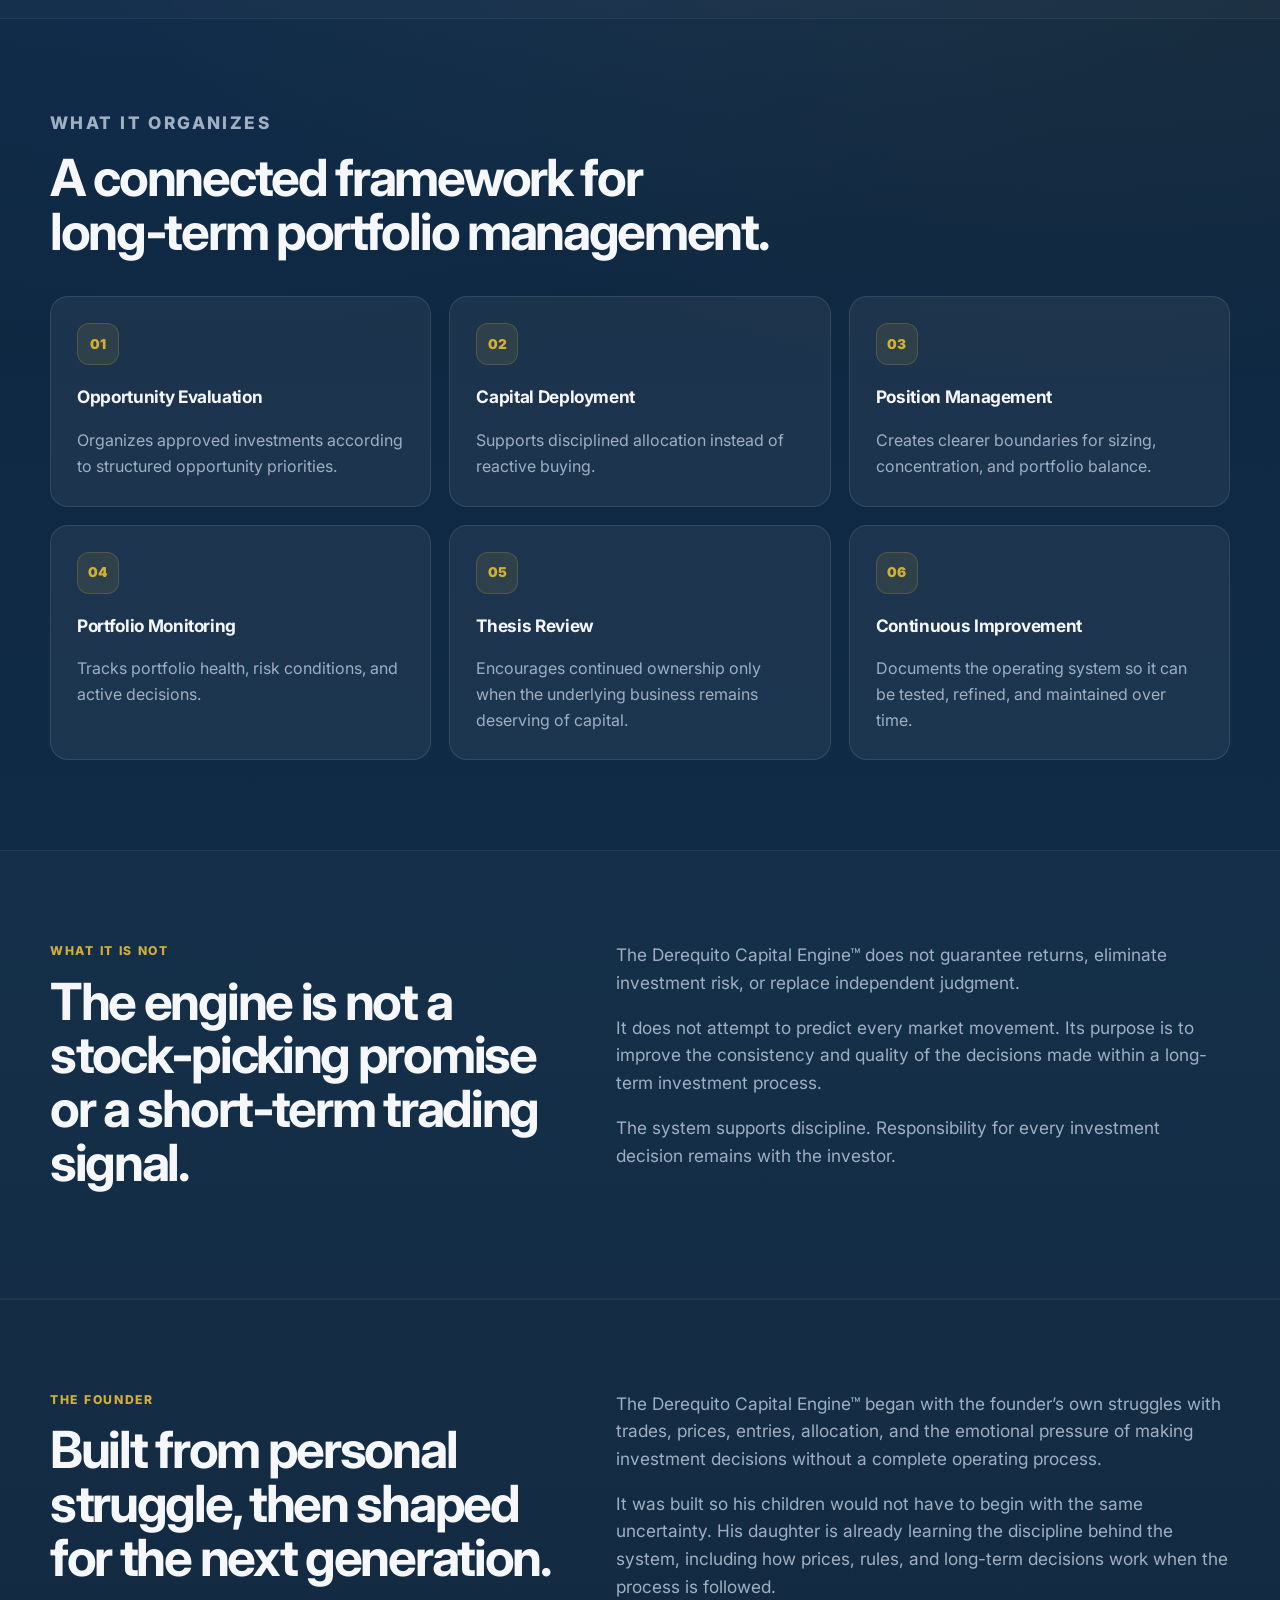
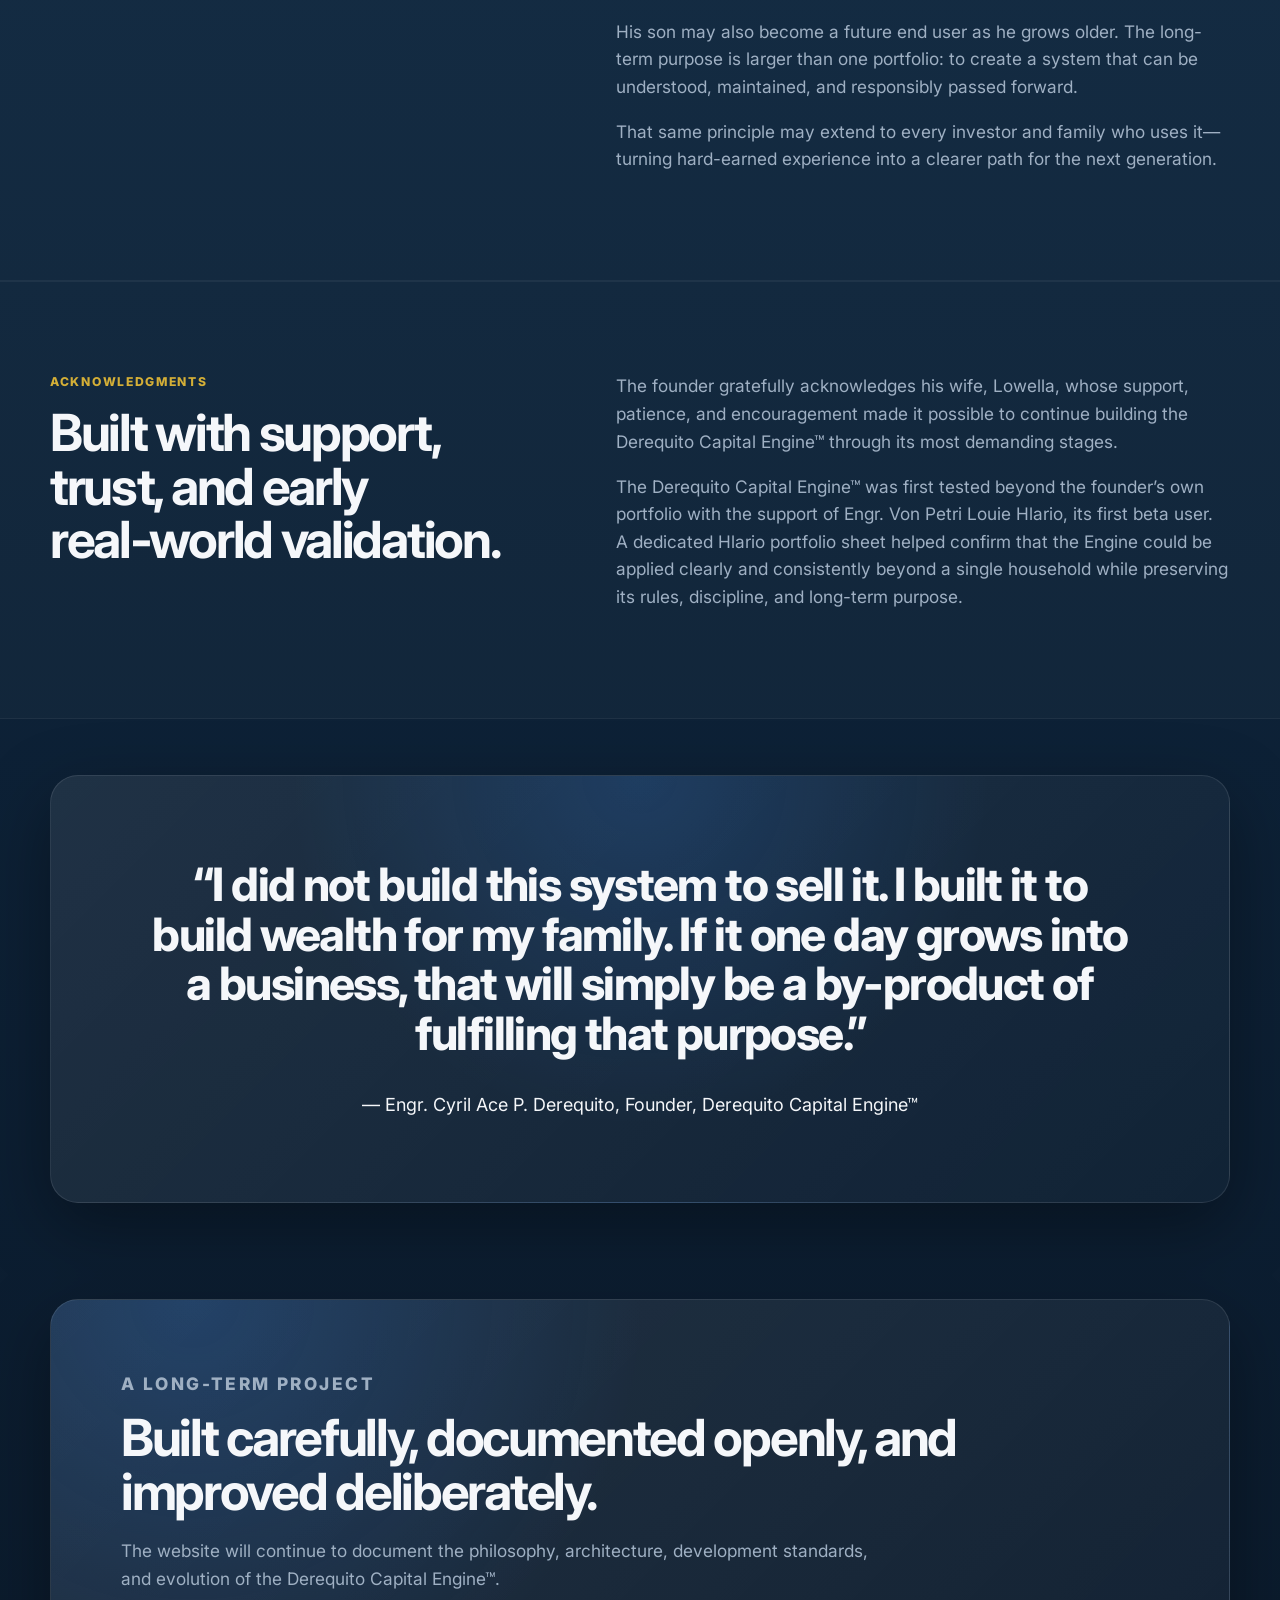
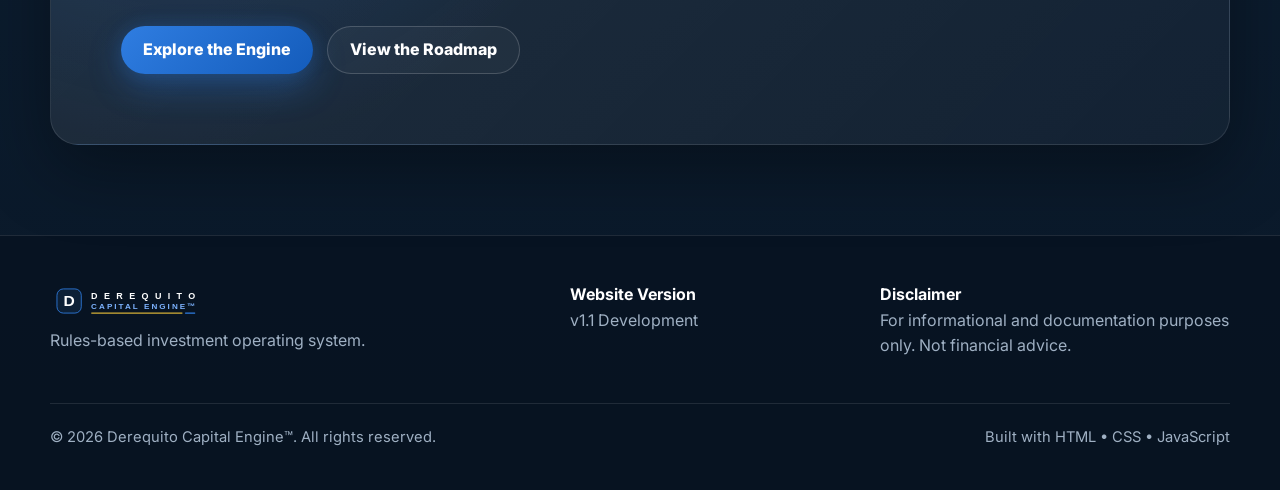
==== commit 2f693720: "Merge develop into main for RC2" ====
--- a/pages/about.html
+++ b/pages/about.html
@@ -213,7 +213,7 @@
           <p class="eyebrow">What It Is Not</p>
 
           <h2>
-            The engine is not a stock-picking promise or a short&#8209;term trading
+            The engine is not a stock&#8209;picking promise or a short&#8209;term trading
             signal.
           </h2>
         </div>
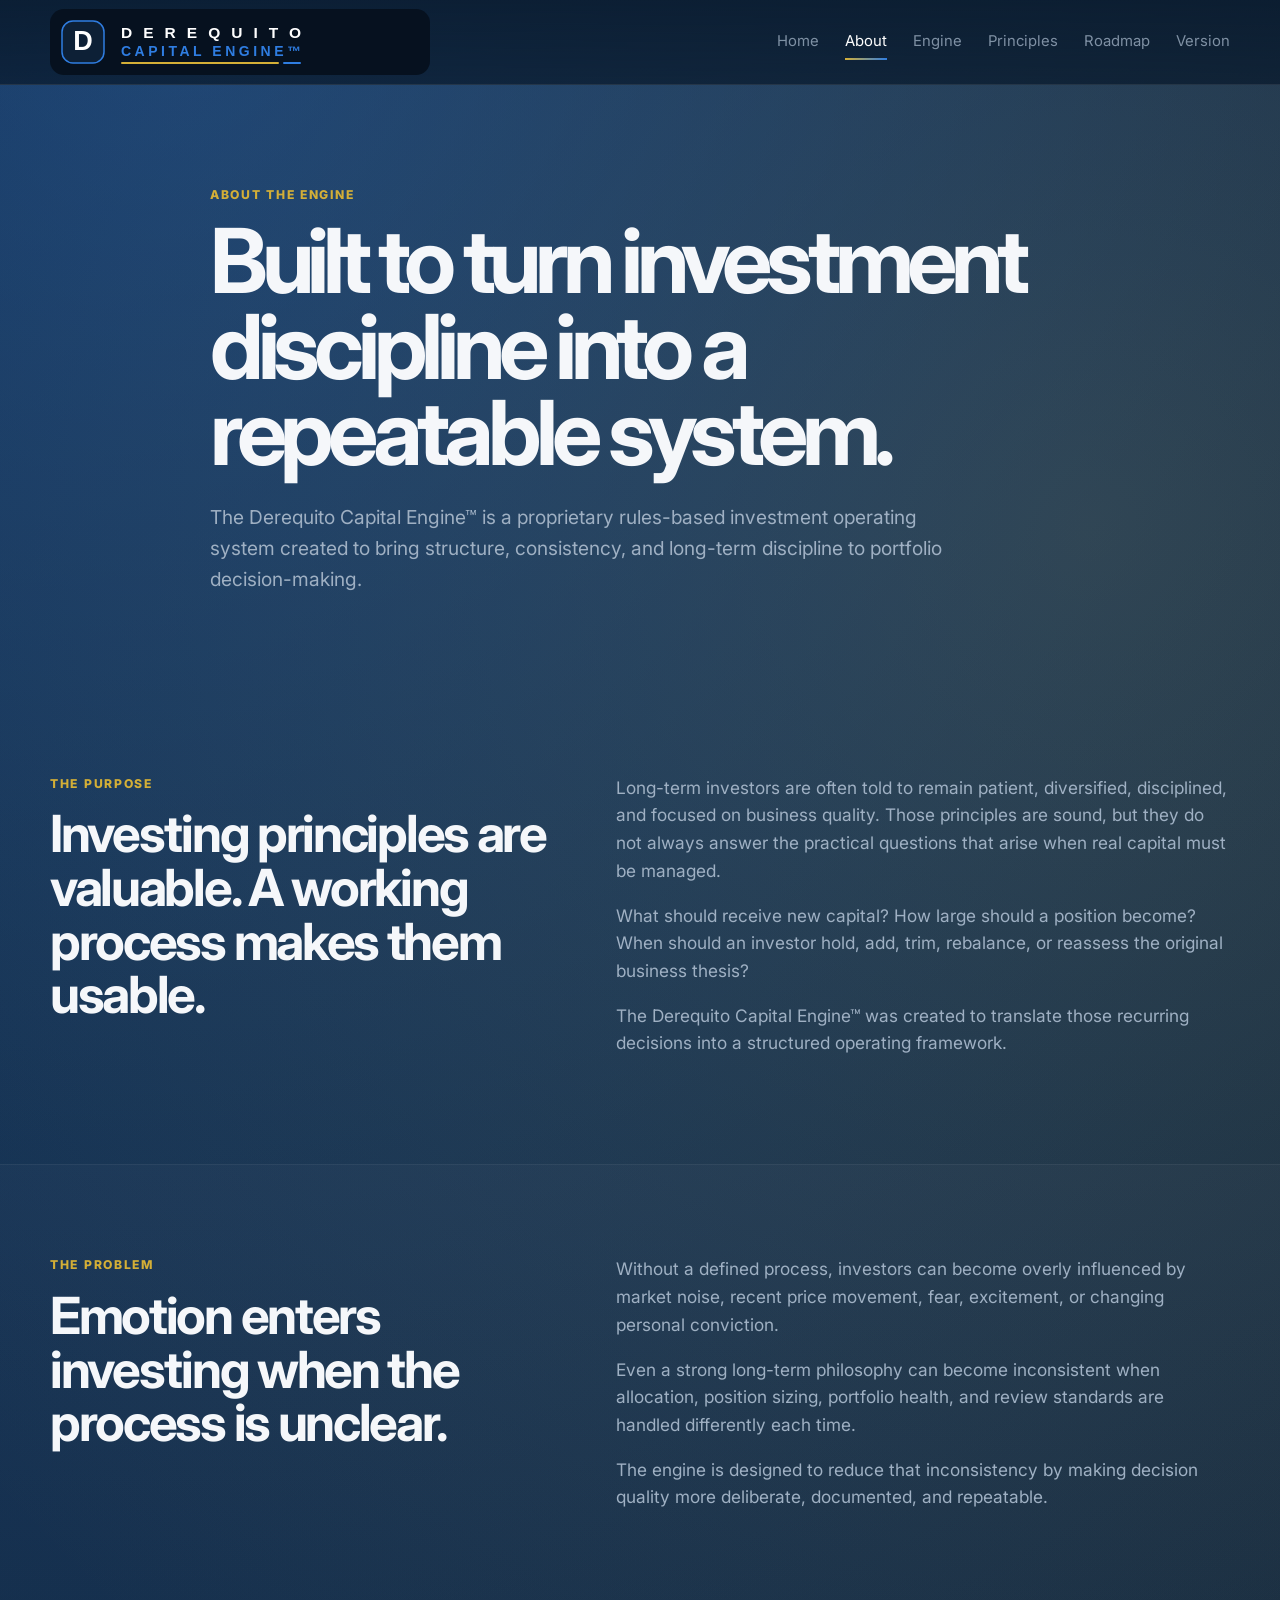
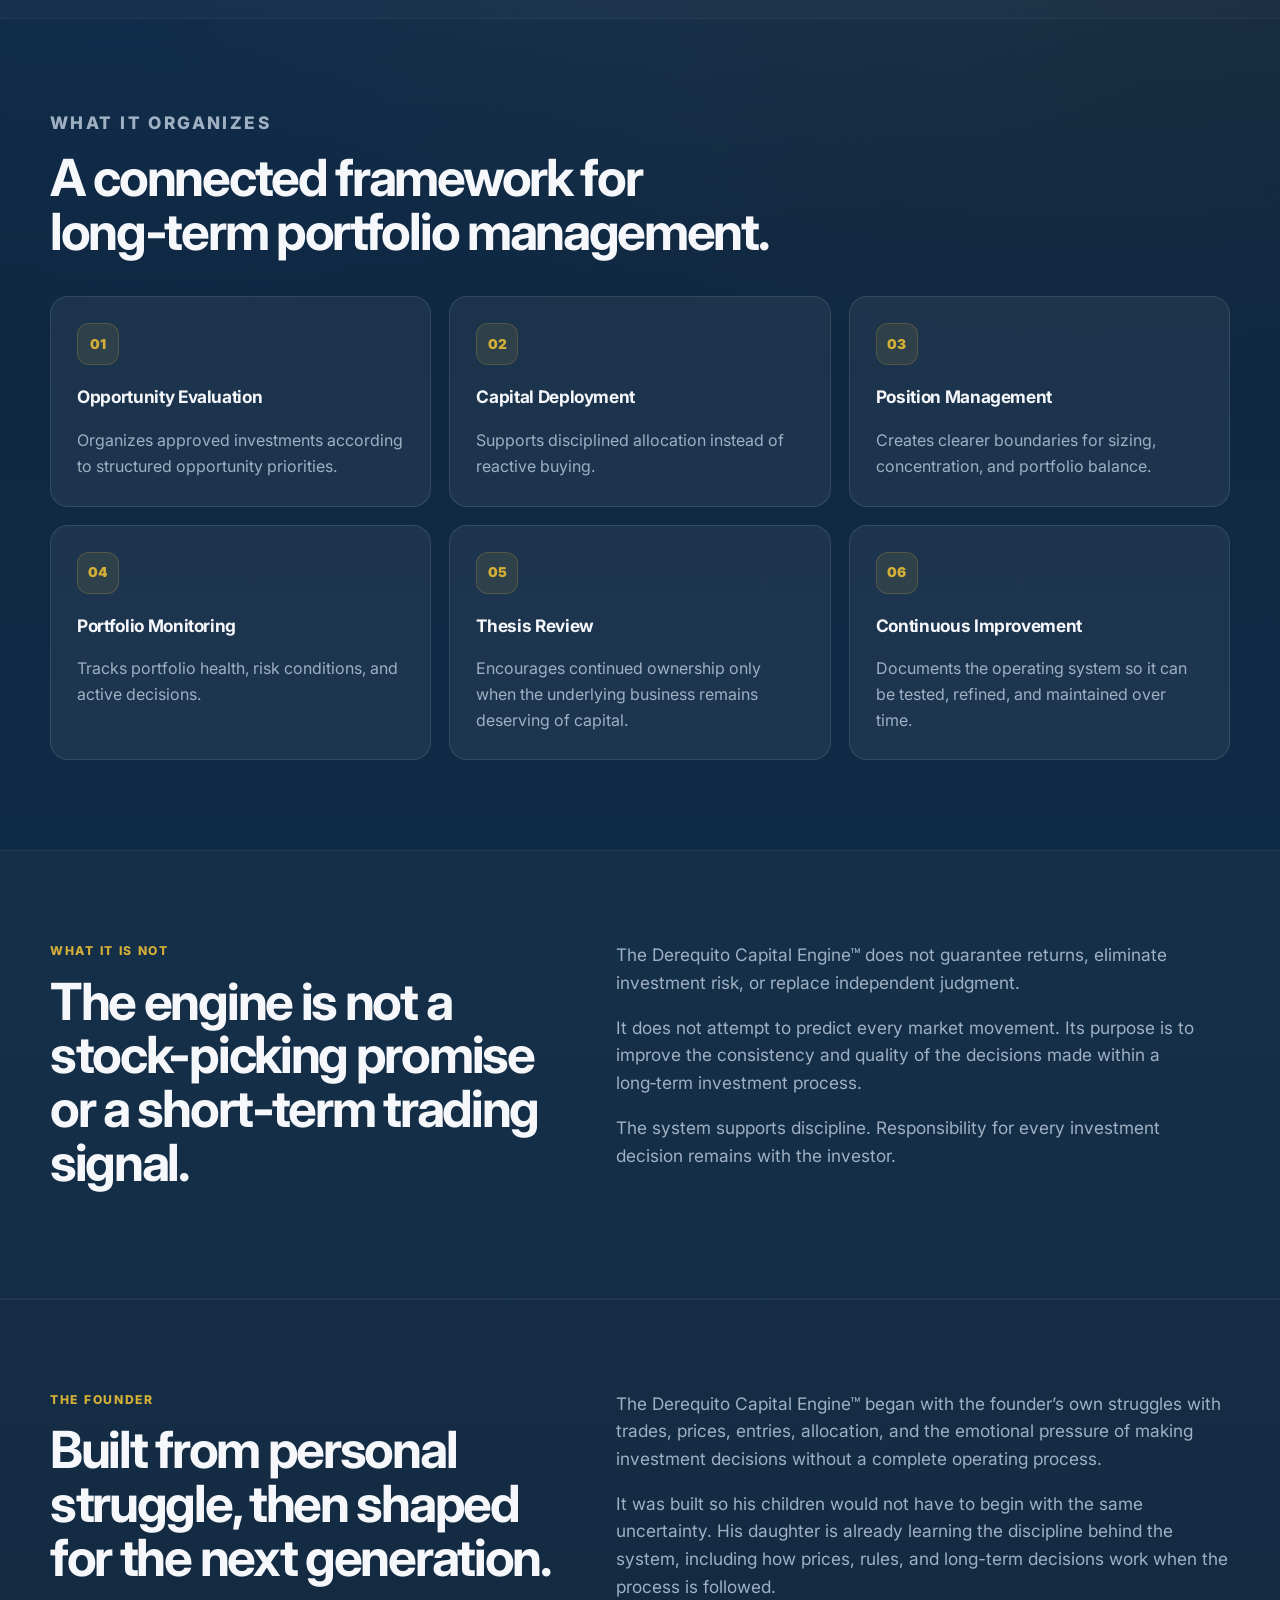
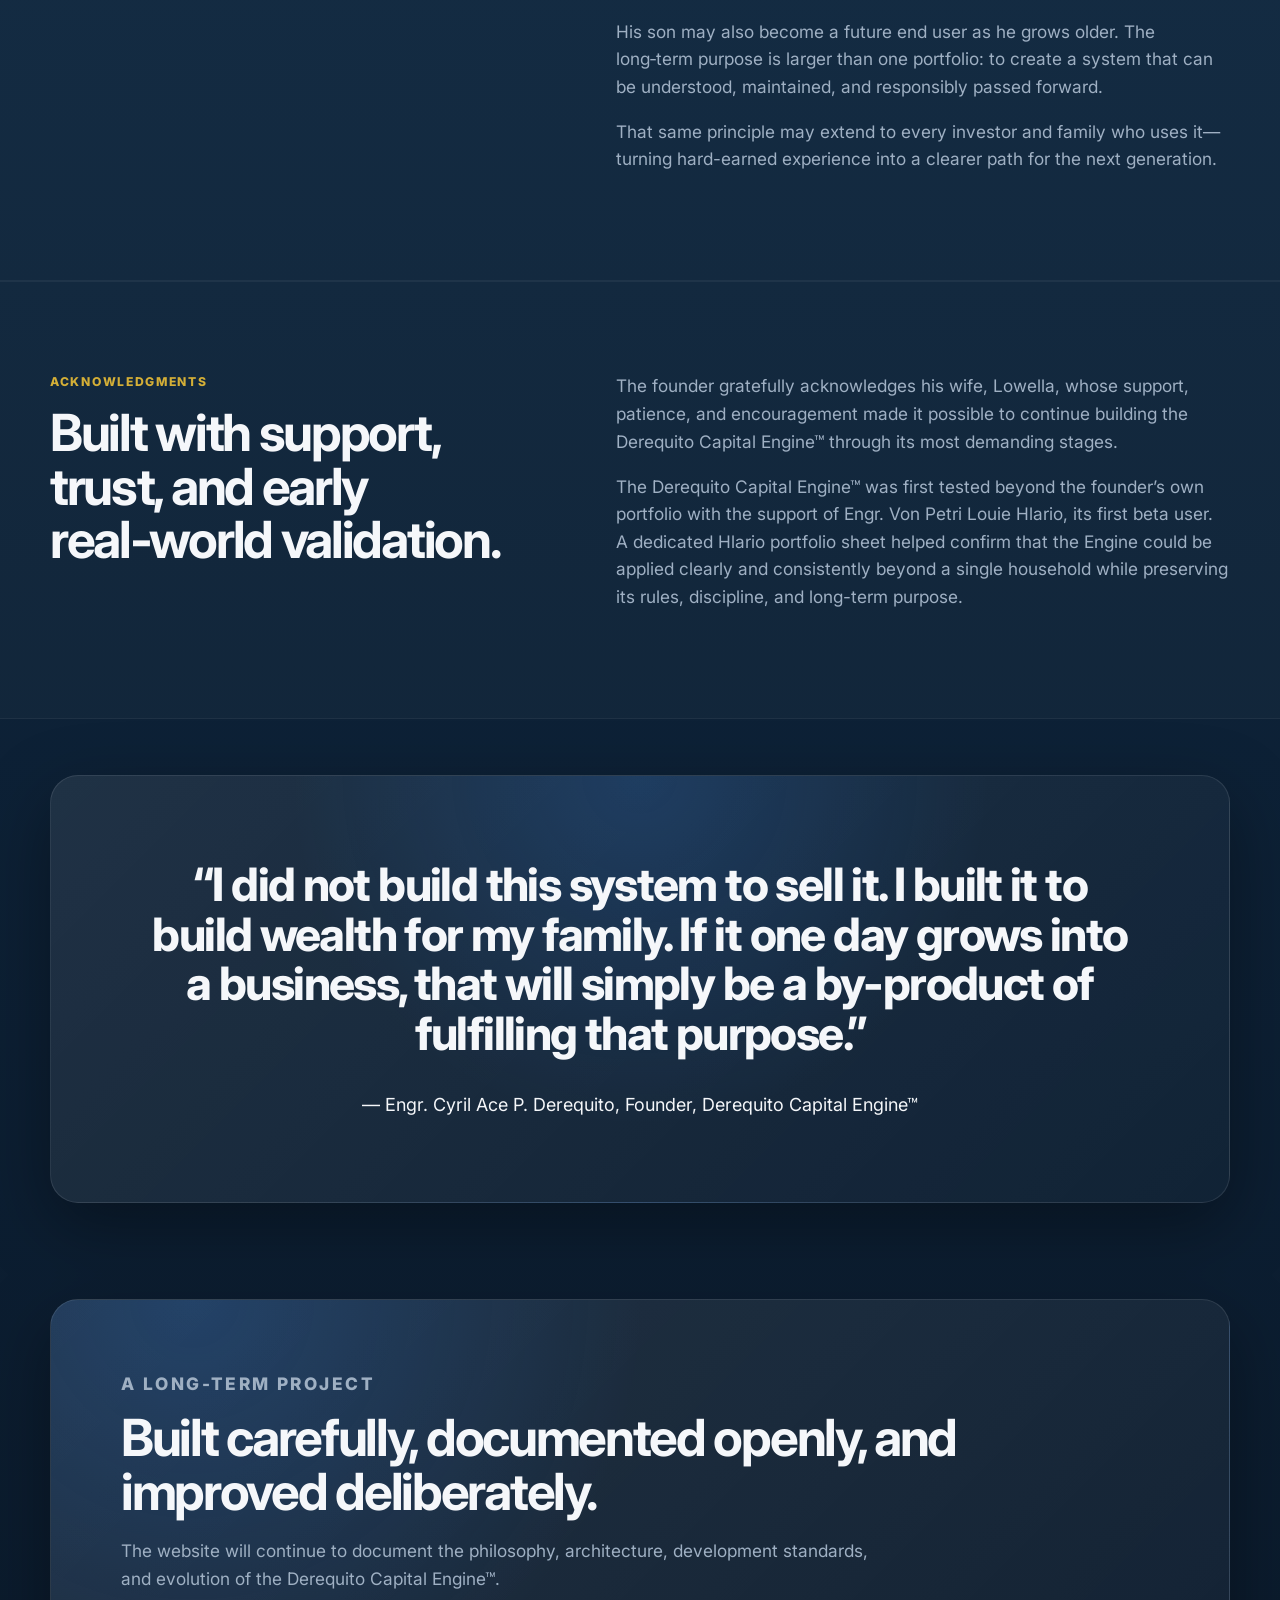
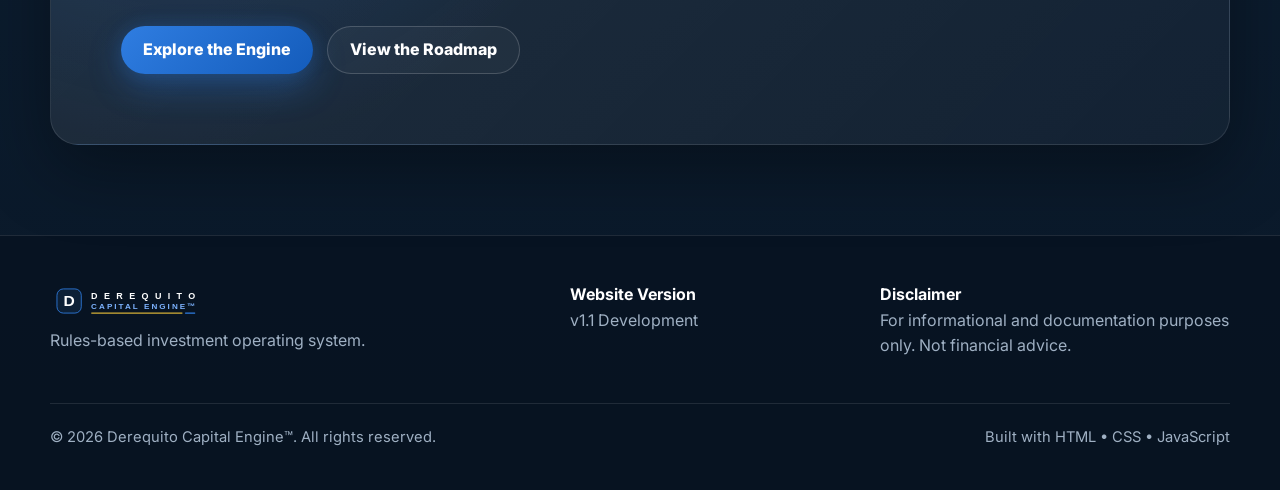
==== commit 012ff703: "Prevent awkward long-term line breaks" ====
--- a/pages/about.html
+++ b/pages/about.html
@@ -213,7 +213,7 @@
           <p class="eyebrow">What It Is Not</p>
 
           <h2>
-            The engine is not a stock&#8209;picking promise or a short&#8209;term trading
+            The engine is not a stock-picking promise or a short&#8209;term trading
             signal.
           </h2>
         </div>
@@ -227,7 +227,7 @@
           <p>
             It does not attempt to predict every market movement. Its purpose is
             to improve the consistency and quality of the decisions made within
-            a long-term investment process.
+            a long&#8209;term investment process.
           </p>
 
           <p>
@@ -262,8 +262,7 @@
 </p>
 
       <p>
-  His son may also become a future end user as he grows older. The long-term
-  purpose is larger than one portfolio: to create a system that can be
+  His son may also become a future end user as he grows older. The long&#8209;term purpose is larger than one portfolio: to create a system that can be
   understood, maintained, and responsibly passed forward.
 </p>
 
--- a/styles.css
+++ b/styles.css
@@ -804,7 +804,7 @@
   transform: scaleX(0);
 }
 .engine-clarity-card {
-  max-width: 960px;
+  max-width: none;
   margin: 28px 0 36px;
   padding: 24px 26px;
   border: 1px solid rgba(120, 160, 255, 0.2);
@@ -817,7 +817,7 @@
 
 .engine-clarity-card p {
   margin: 0;
-  max-width: 900px;
+  max-width: none;
   color: var(--muted);
   line-height: 1.75;
 }
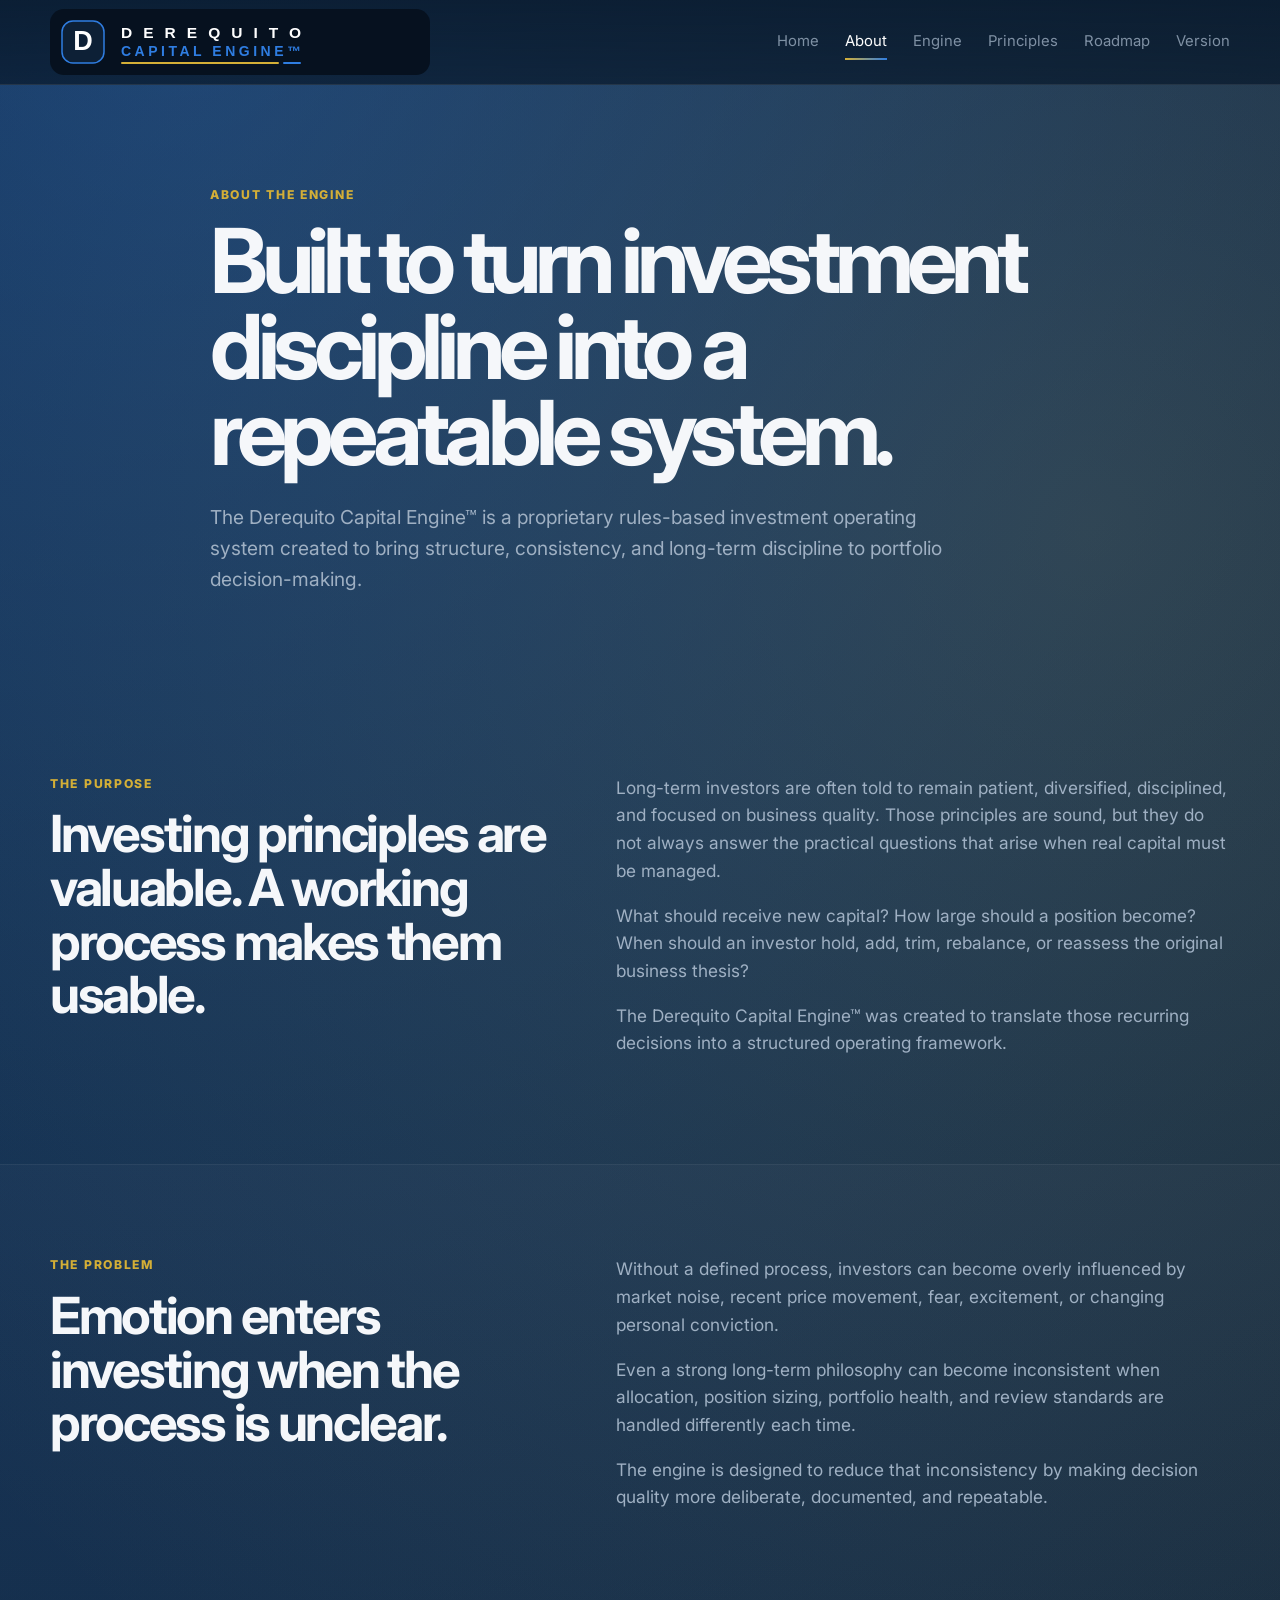
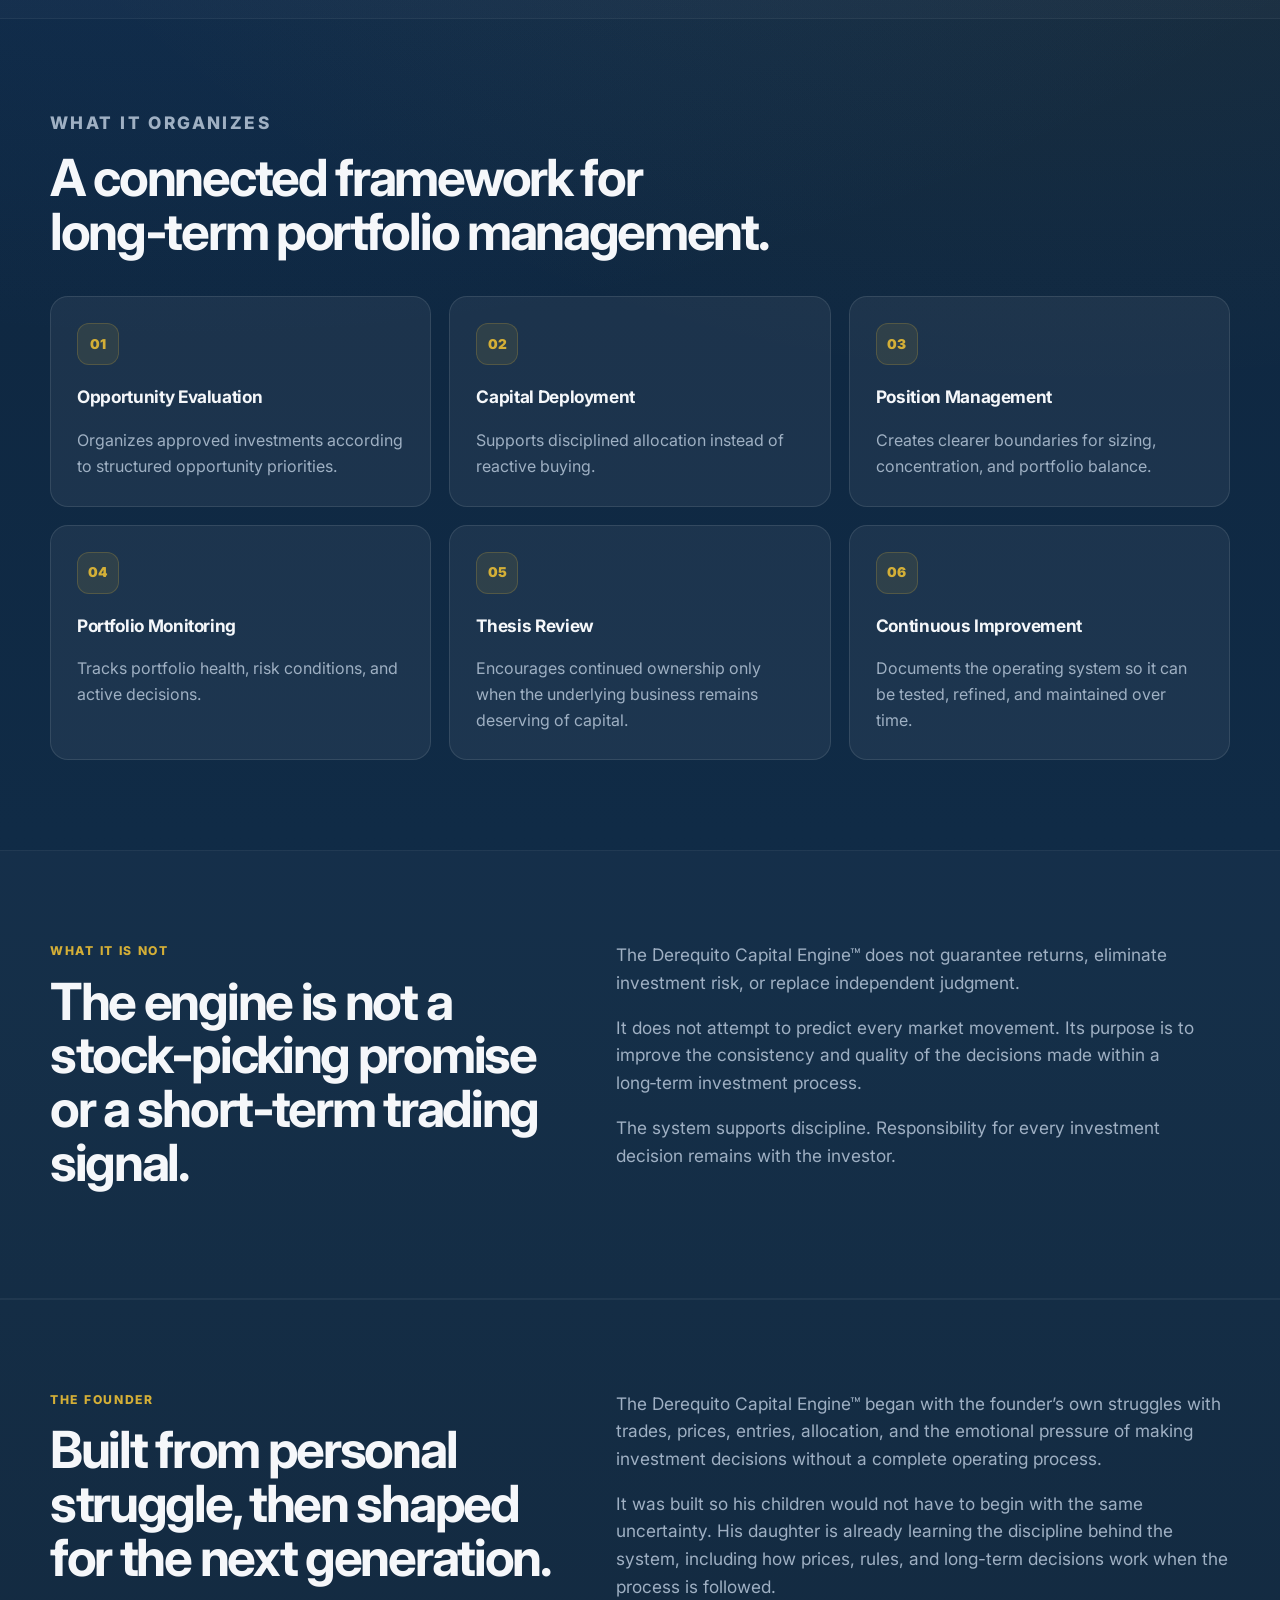
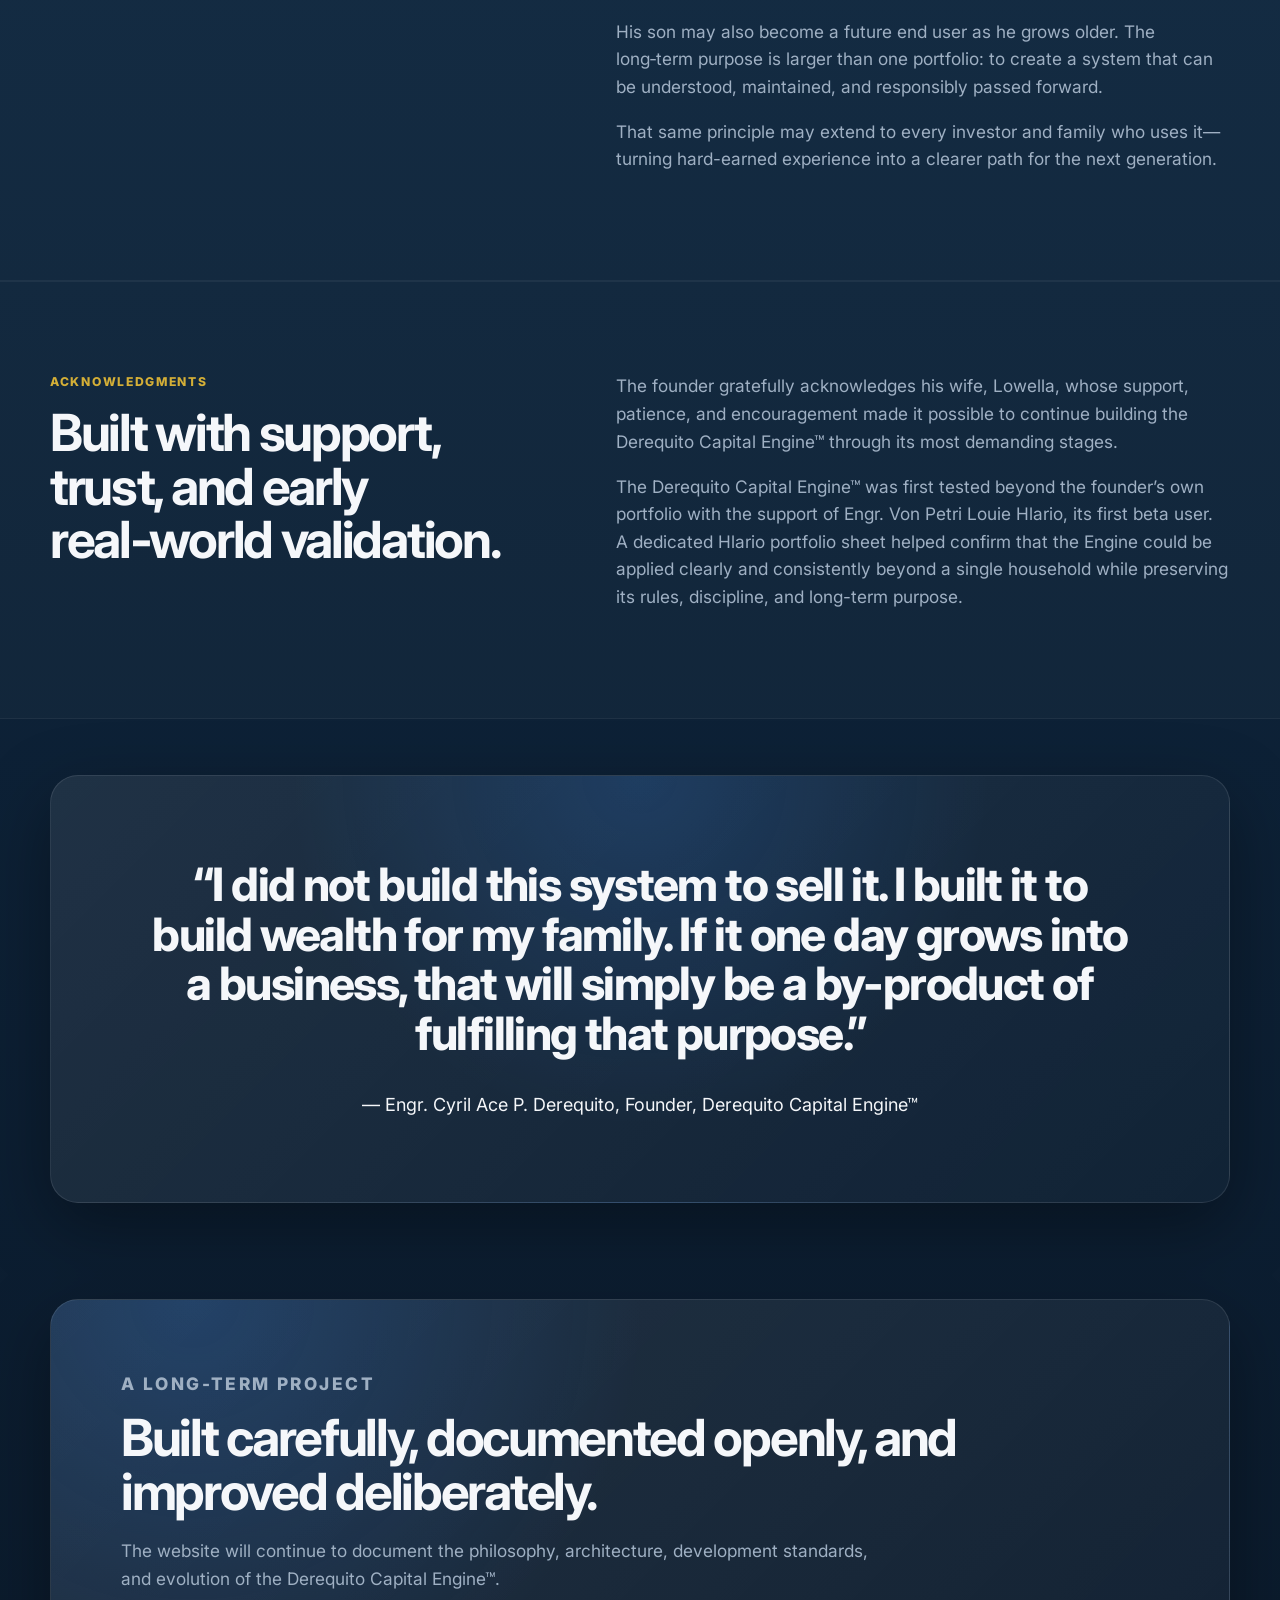
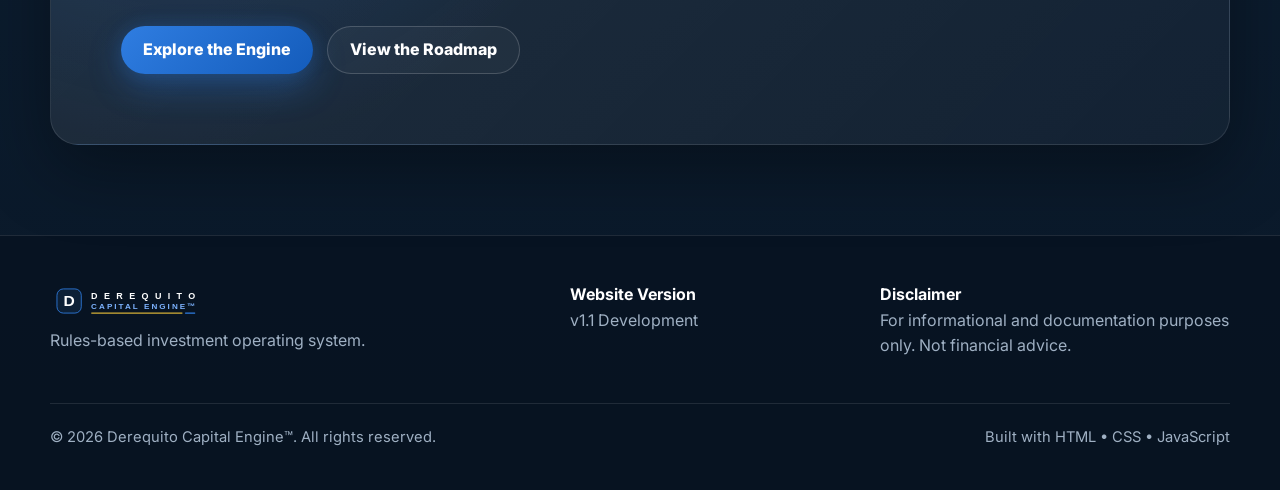
==== commit 60cdc453: "Merge branch 'develop'" ====
--- a/pages/about.html
+++ b/pages/about.html
@@ -213,7 +213,7 @@
           <p class="eyebrow">What It Is Not</p>
 
           <h2>
-            The engine is not a stock-picking promise or a short&#8209;term trading
+            The engine is not a stock&#8209;picking promise or a short&#8209;term trading
             signal.
           </h2>
         </div>
--- a/styles.css
+++ b/styles.css
@@ -753,7 +753,7 @@
   background: rgba(255, 255, 255, .96);
 }
 .engine-sample-note {
-  max-width: 860px;
+  max-width: none;
   margin-top: 18px;
   padding: 18px 22px;
   background: rgba(255, 255, 255, 0.05);
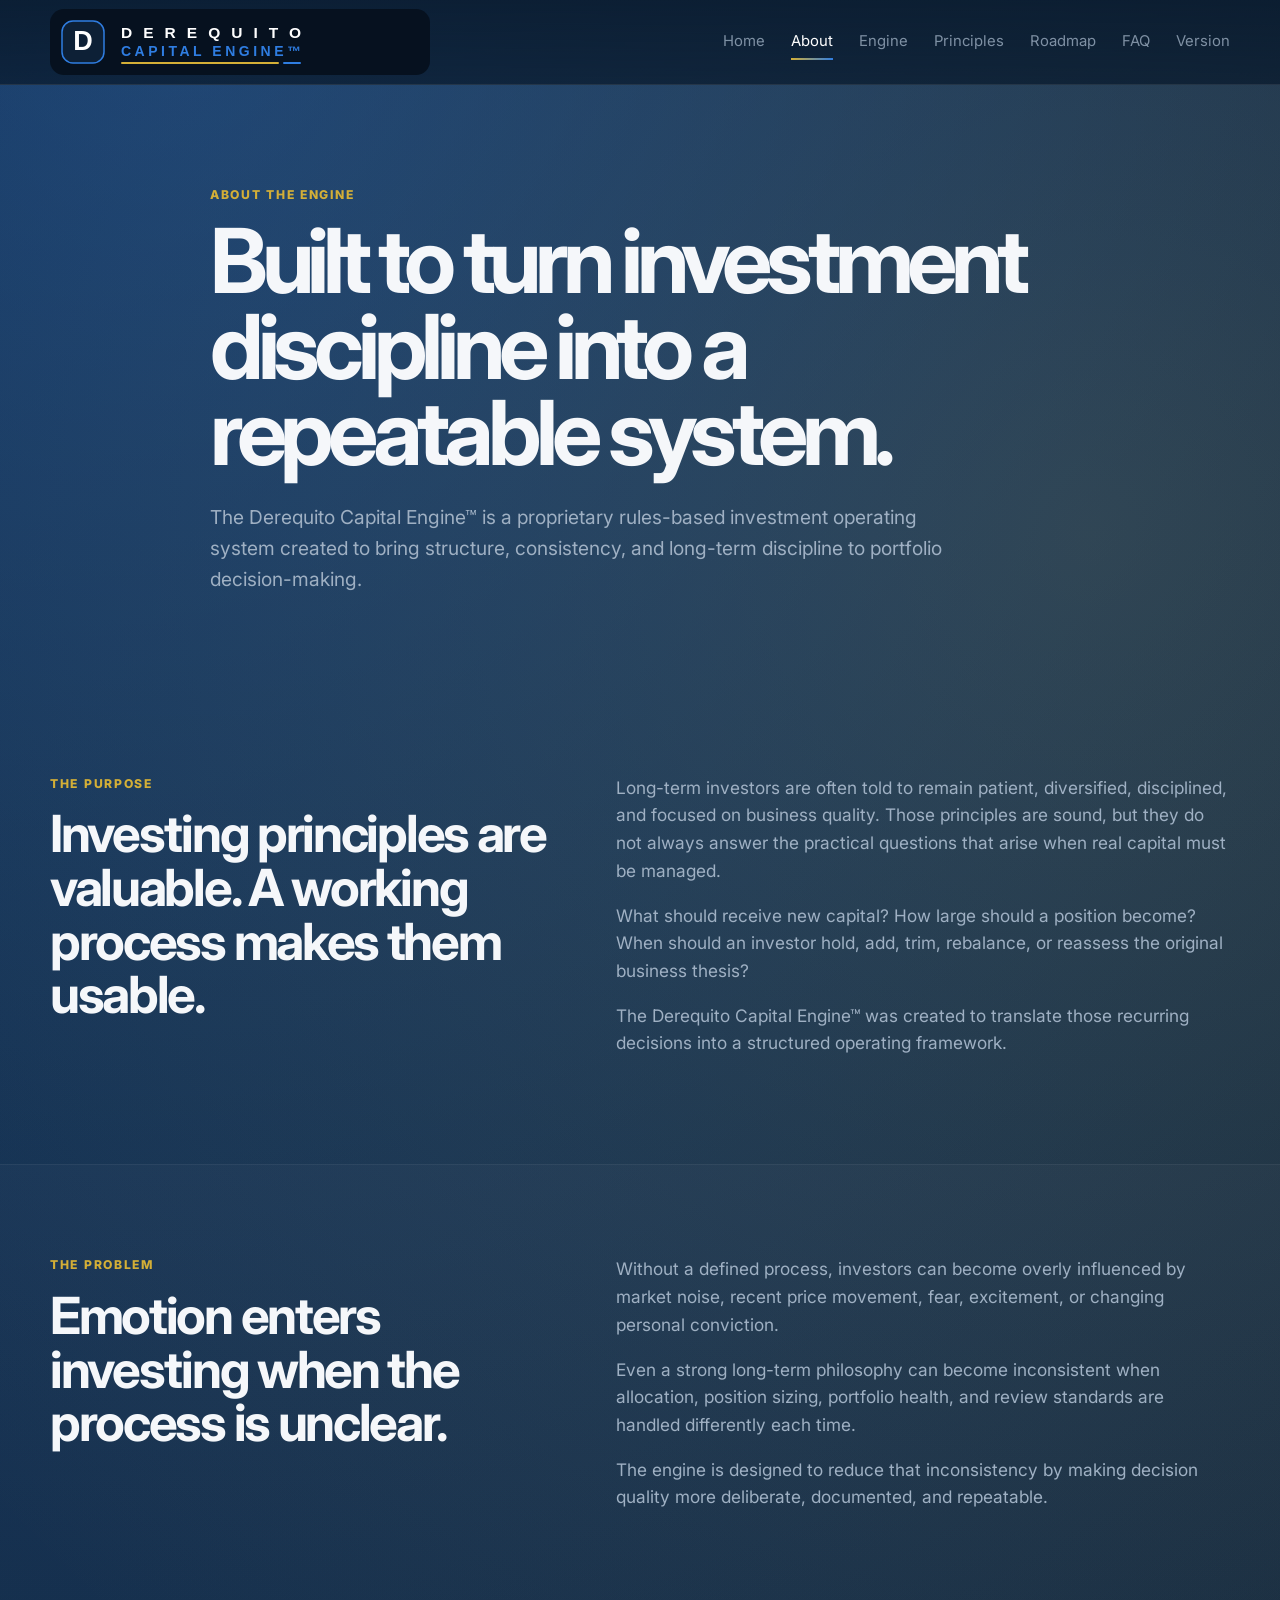
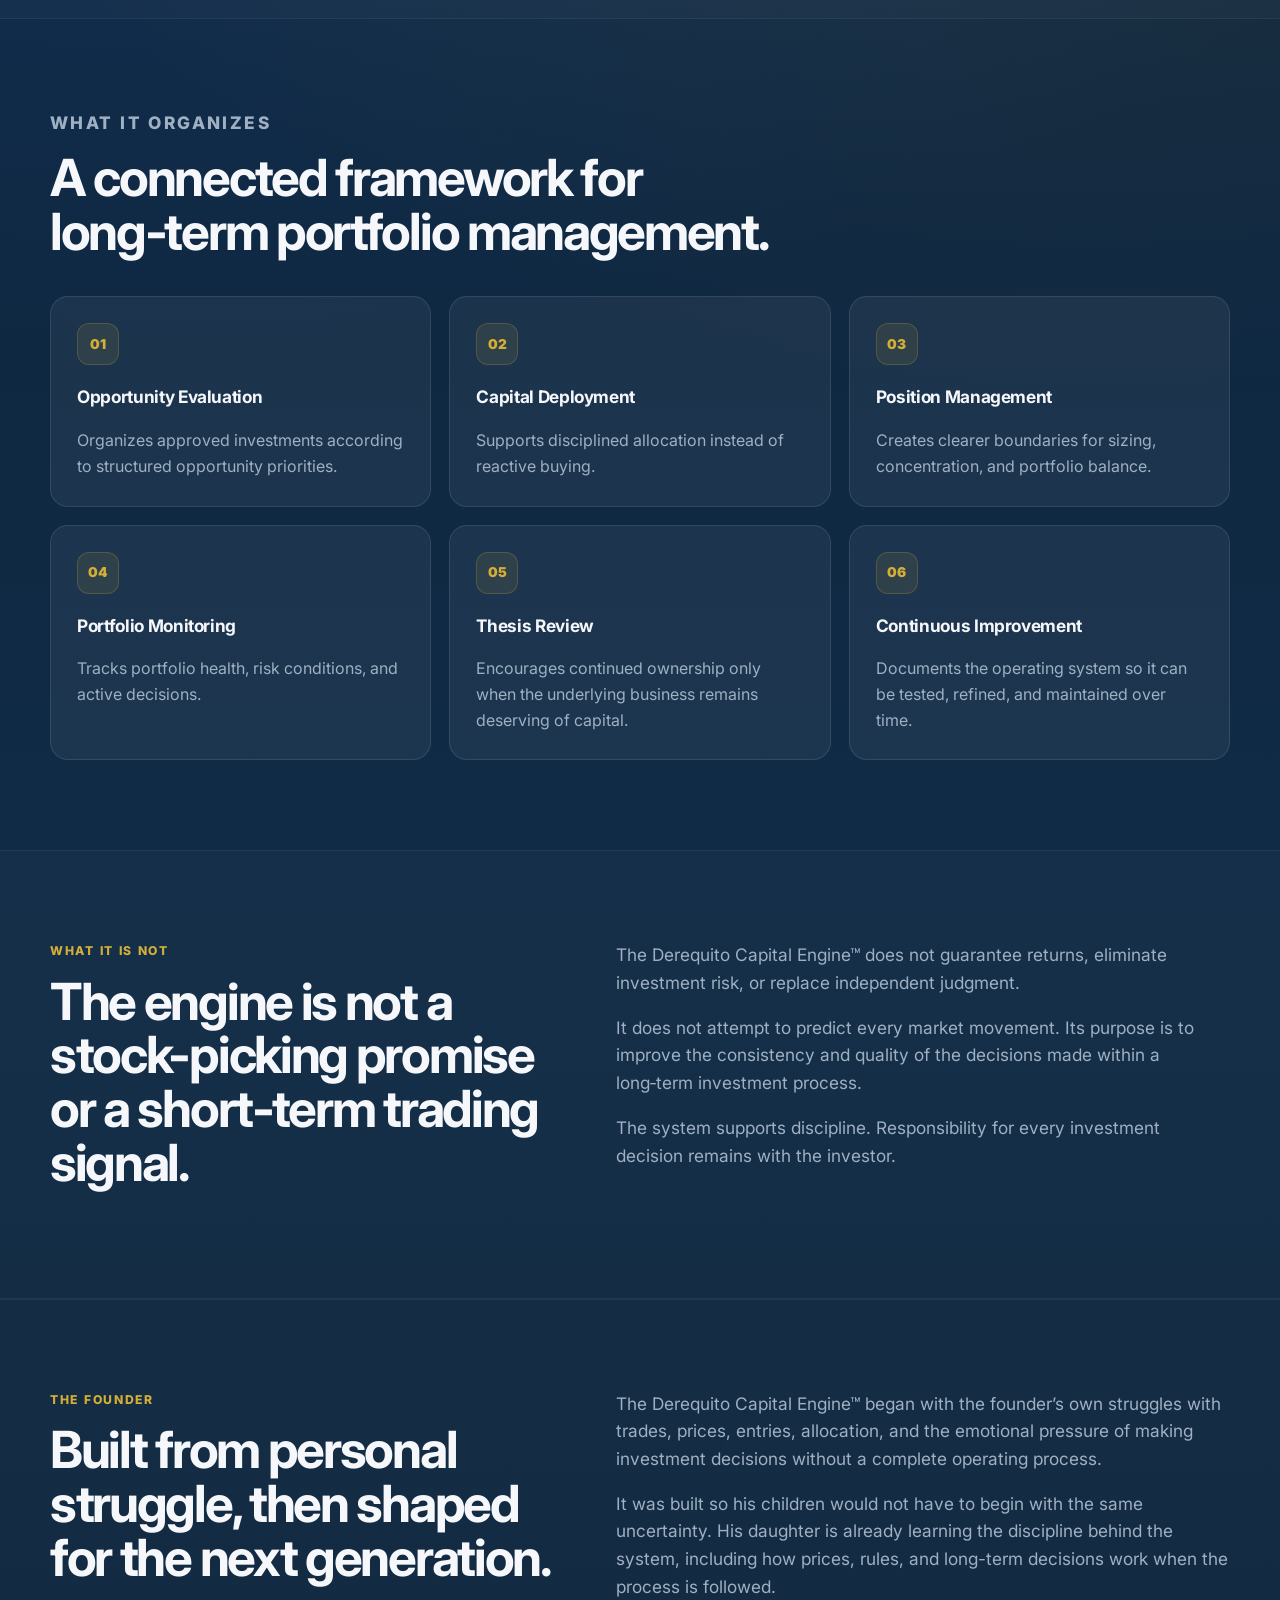
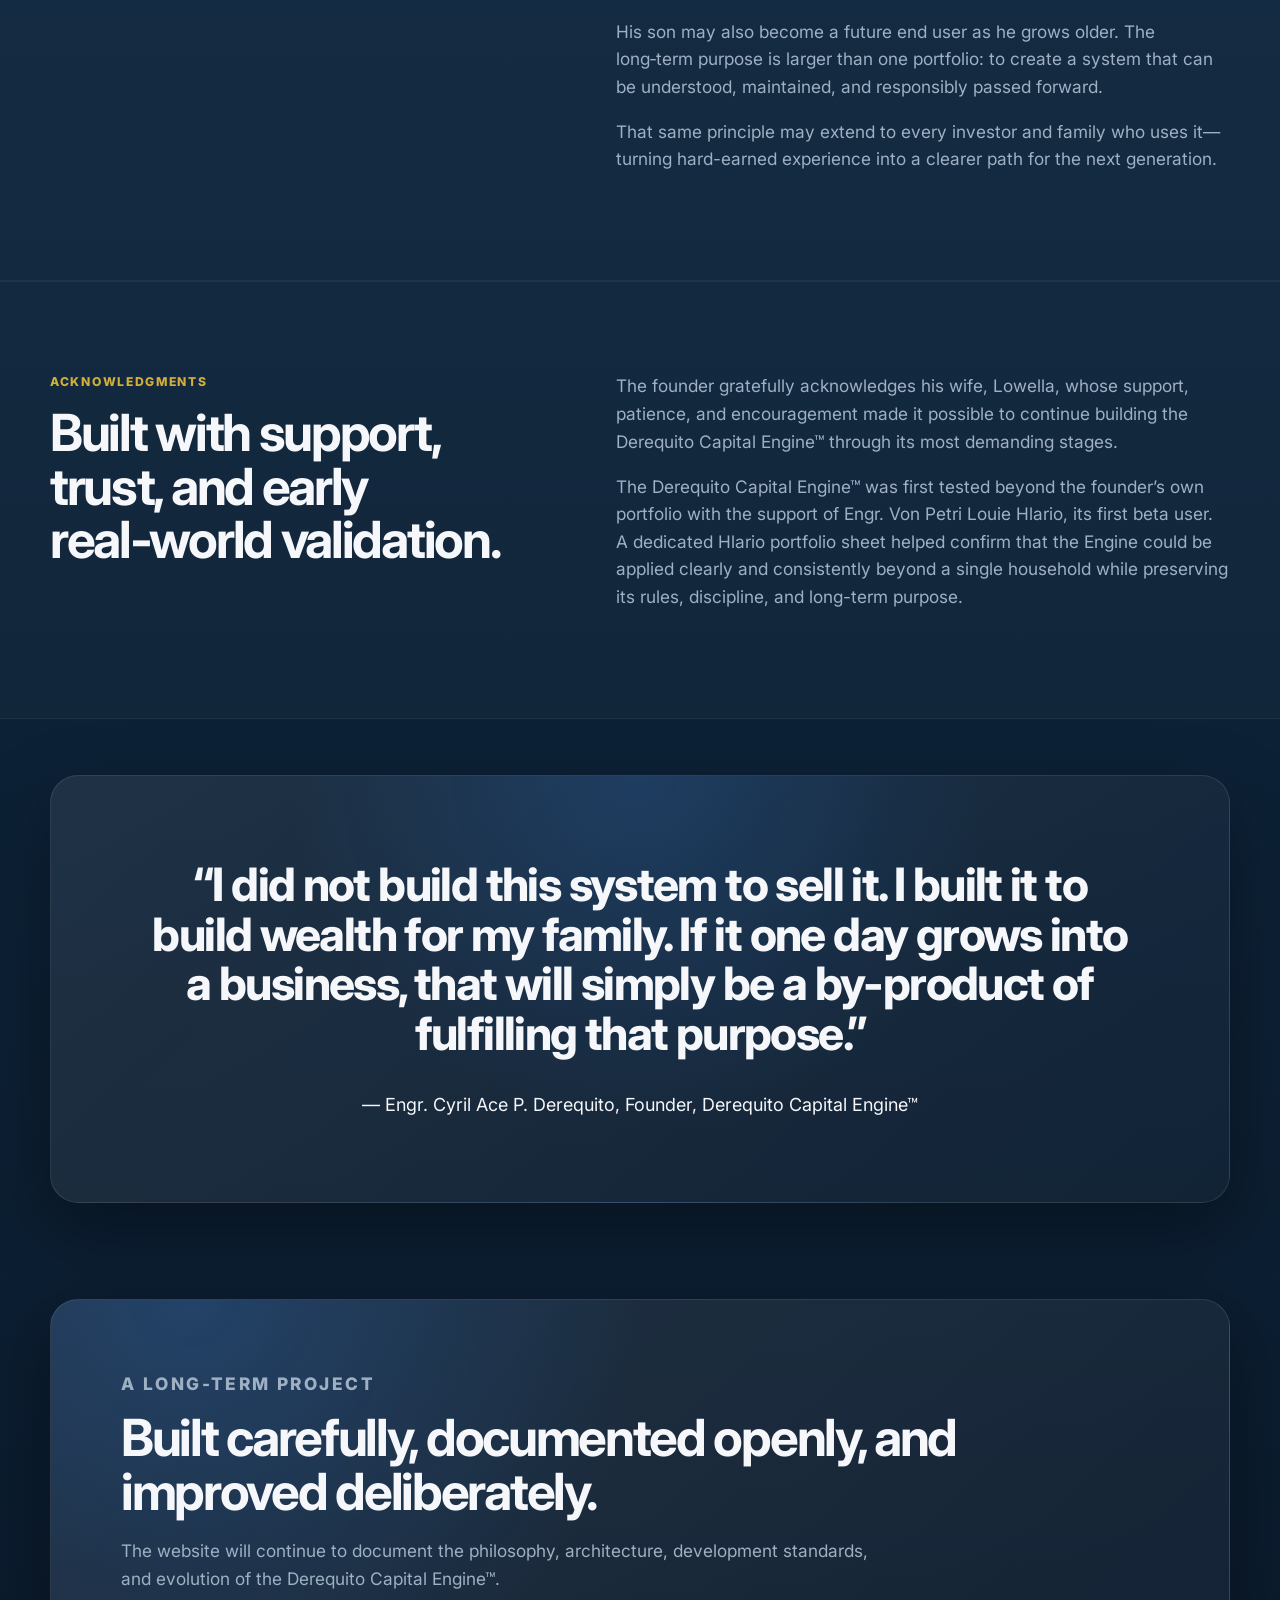
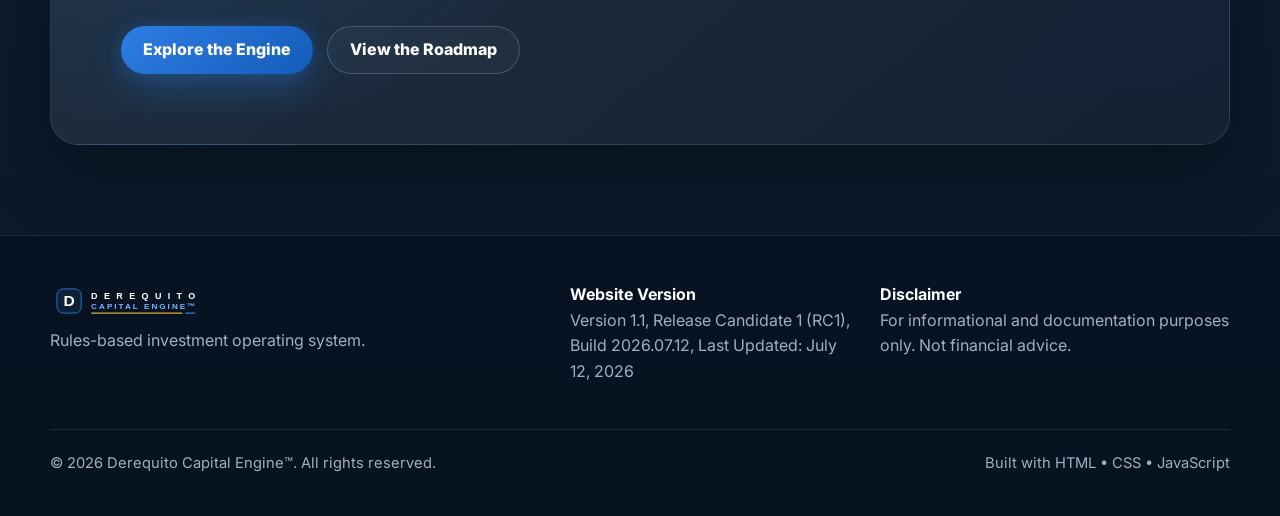
==== commit 6fc7aa37: "Resolve website audit findings" ====
--- a/pages/about.html
+++ b/pages/about.html
@@ -55,6 +55,7 @@
         <a href="../index.html#engine">Engine</a>
         <a href="../index.html#principles">Principles</a>
         <a href="../index.html#roadmap">Roadmap</a>
+        <a href="../index.html#faq">FAQ</a>
         <a href="../index.html#version">Version</a>
       </nav>
     </div>
@@ -213,7 +214,7 @@
           <p class="eyebrow">What It Is Not</p>
 
           <h2>
-            The engine is not a stock&#8209;picking promise or a short&#8209;term trading
+            The engine is not a stock-picking promise or a short&#8209;term trading
             signal.
           </h2>
         </div>
@@ -358,7 +359,7 @@
 
       <div>
         <strong>Website Version</strong>
-        <p>v1.1 Development</p>
+        <p>Version 1.1, Release Candidate 1 (RC1), Build 2026.07.12, Last Updated: July 12, 2026</p>
       </div>
 
       <div>
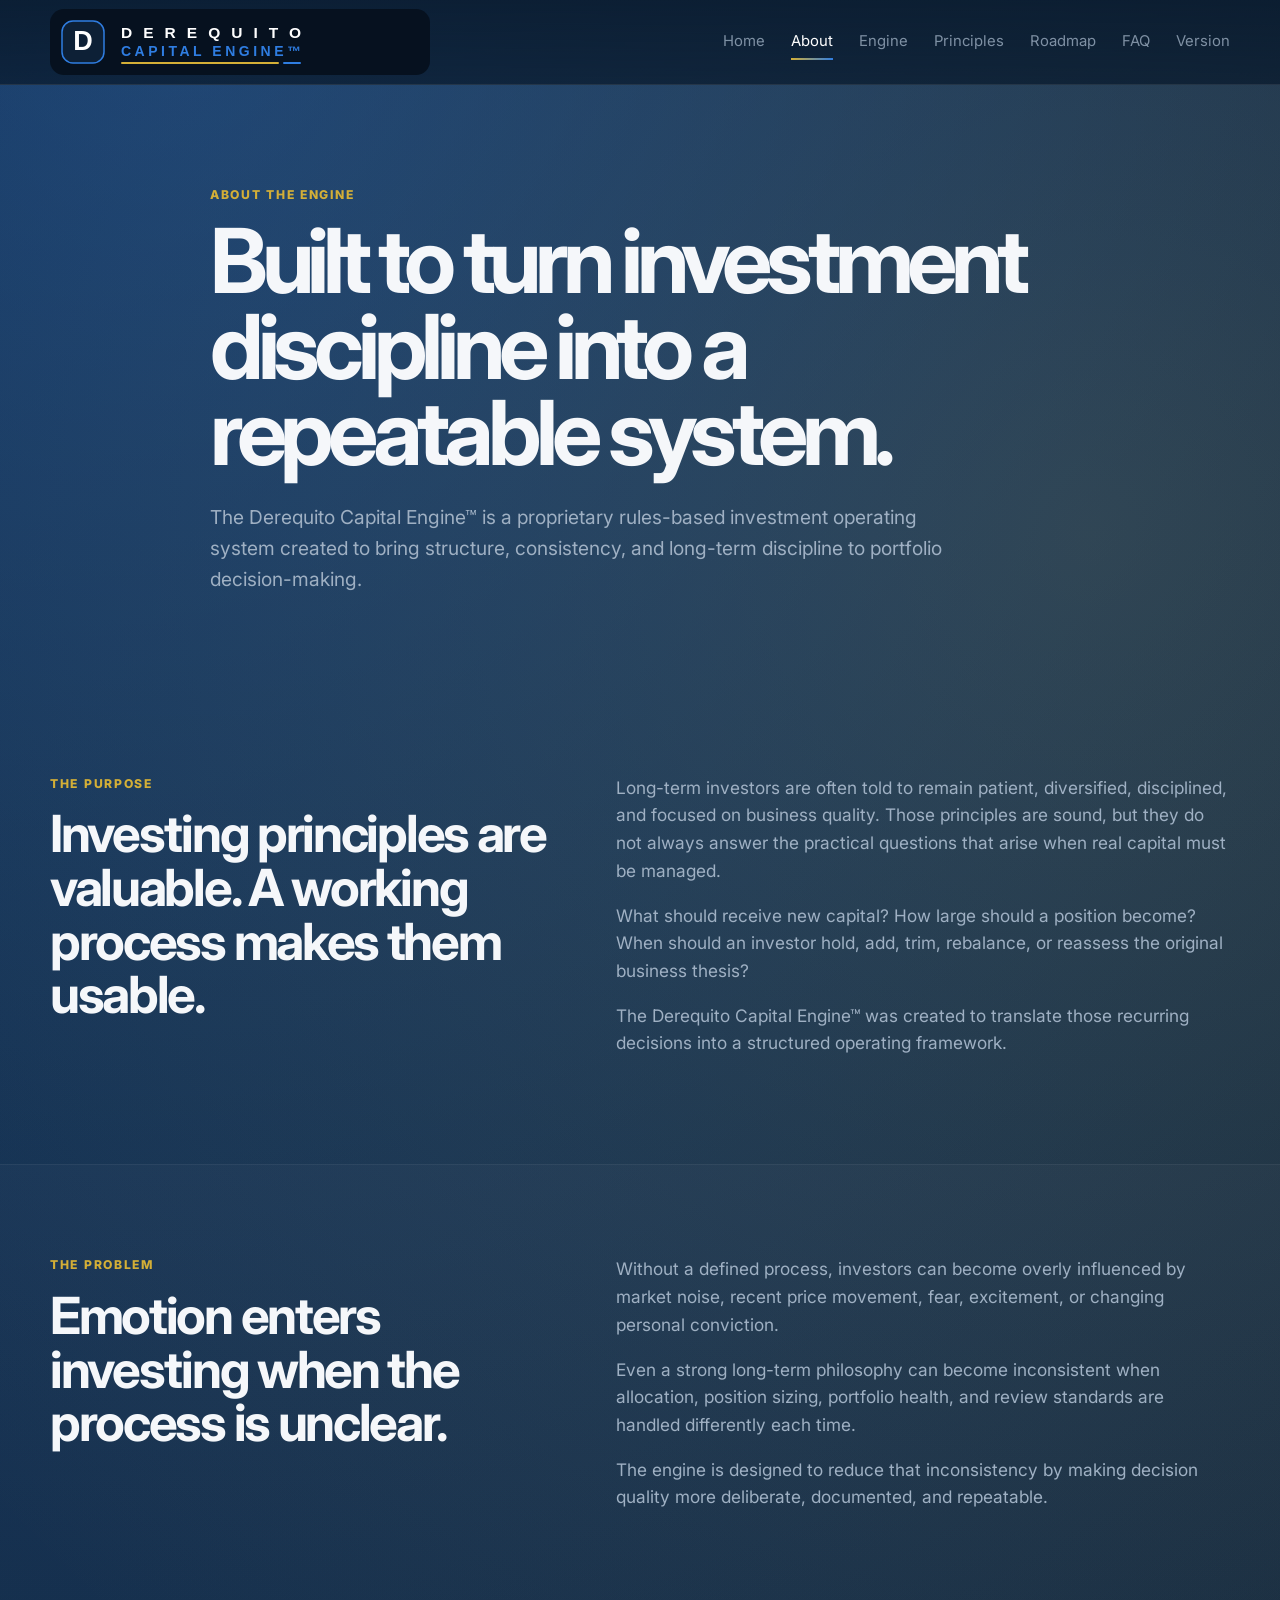
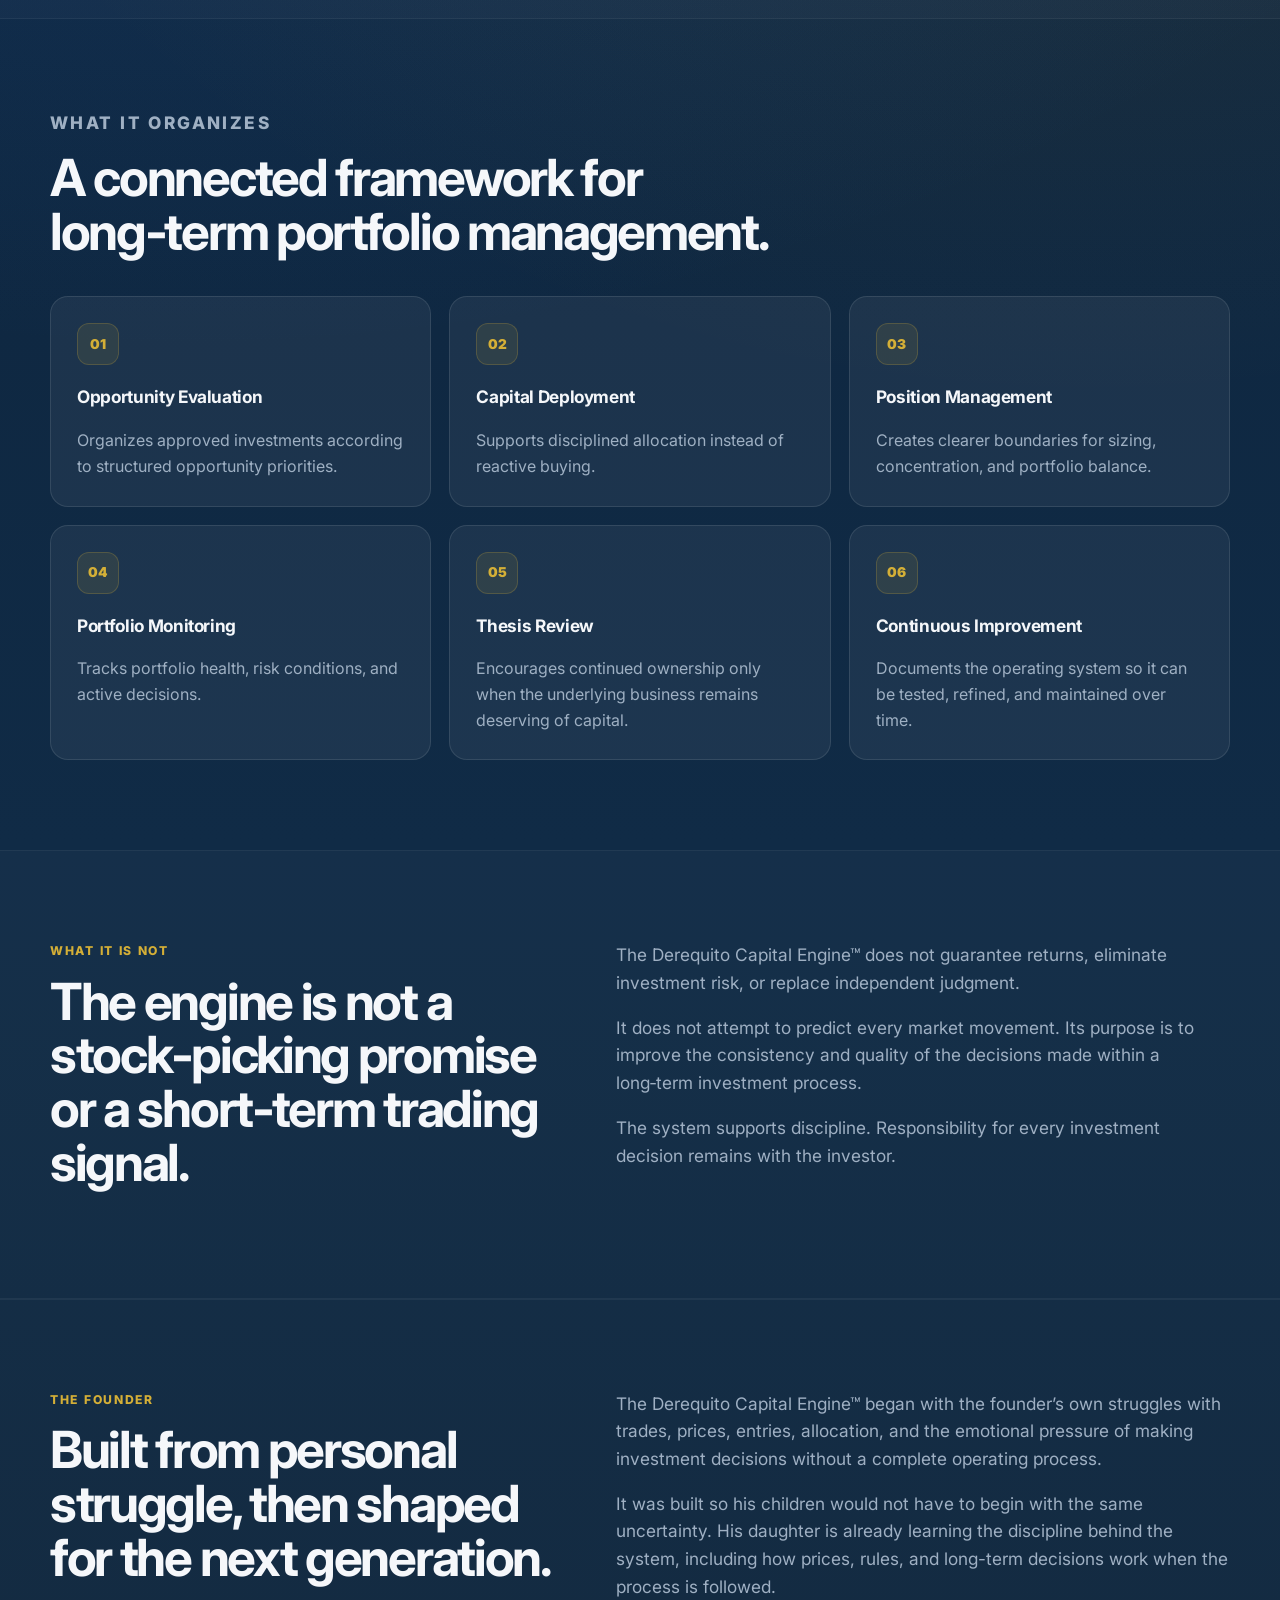
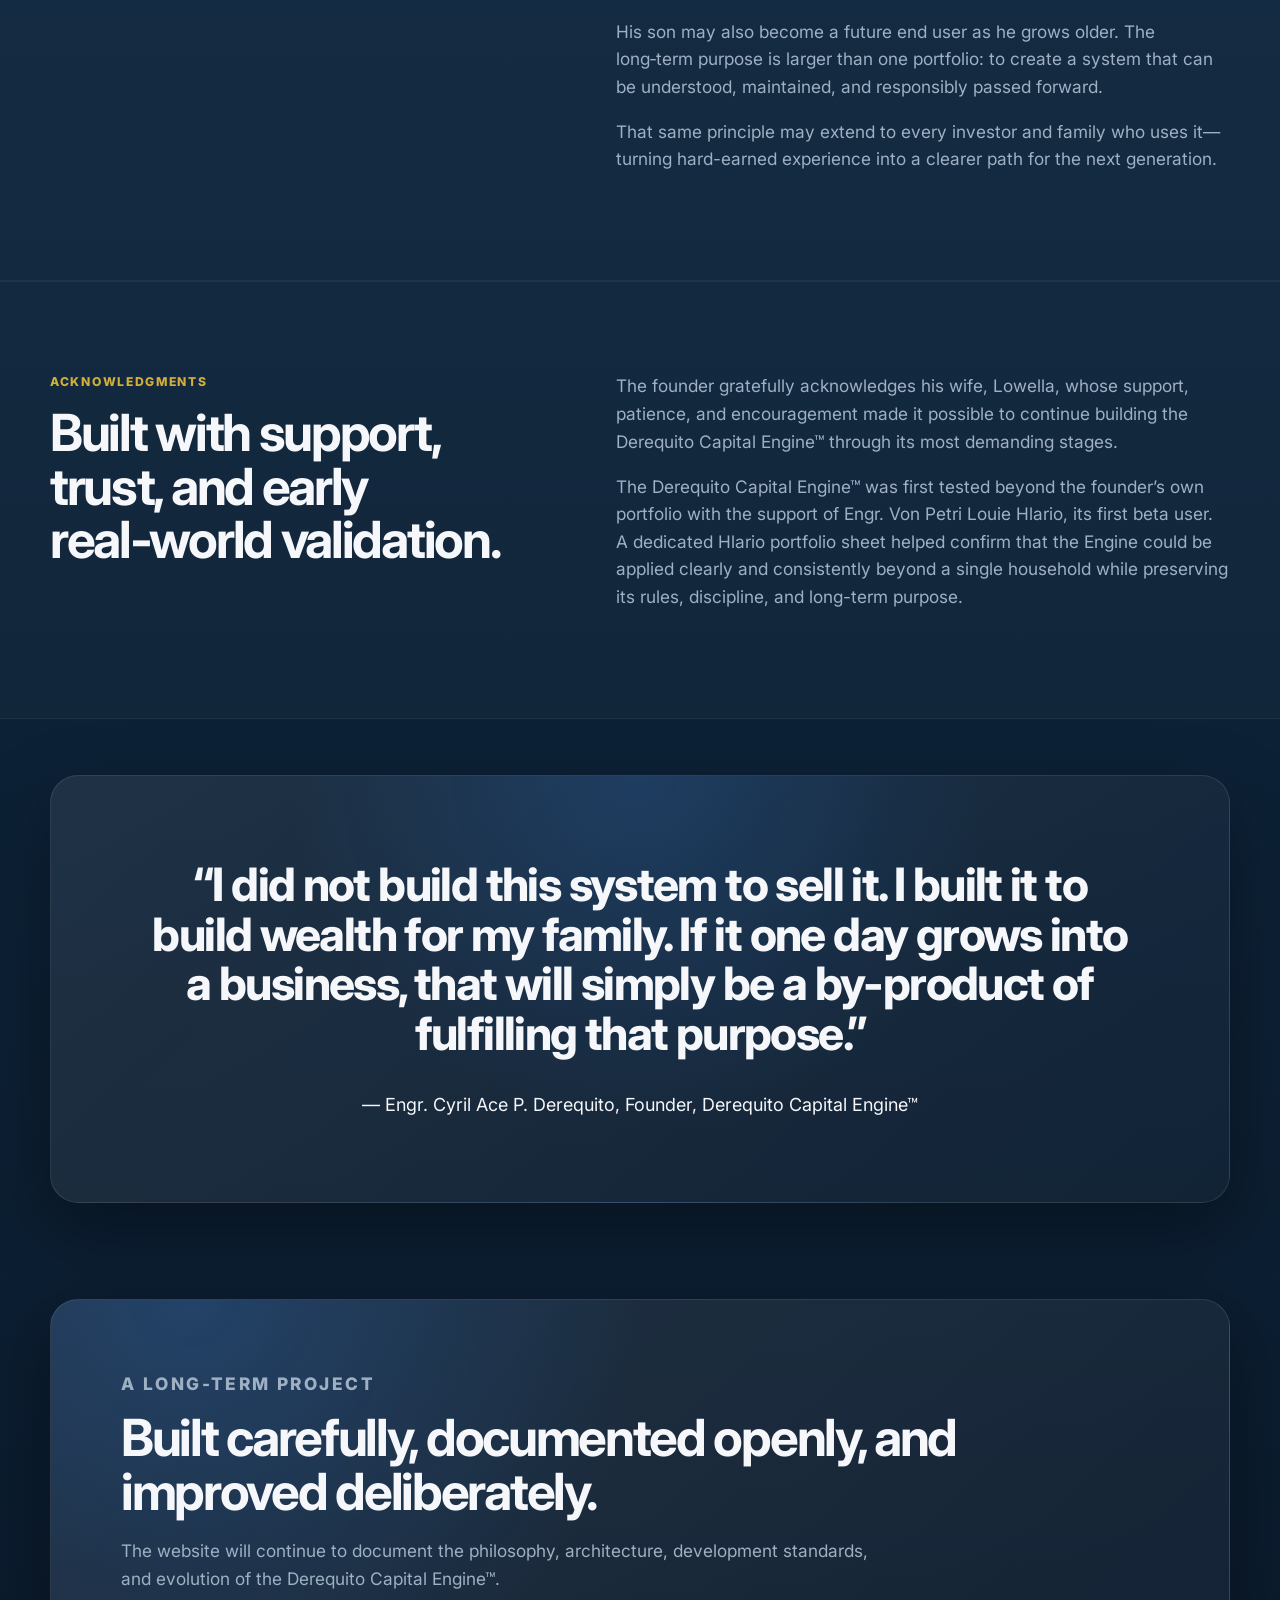
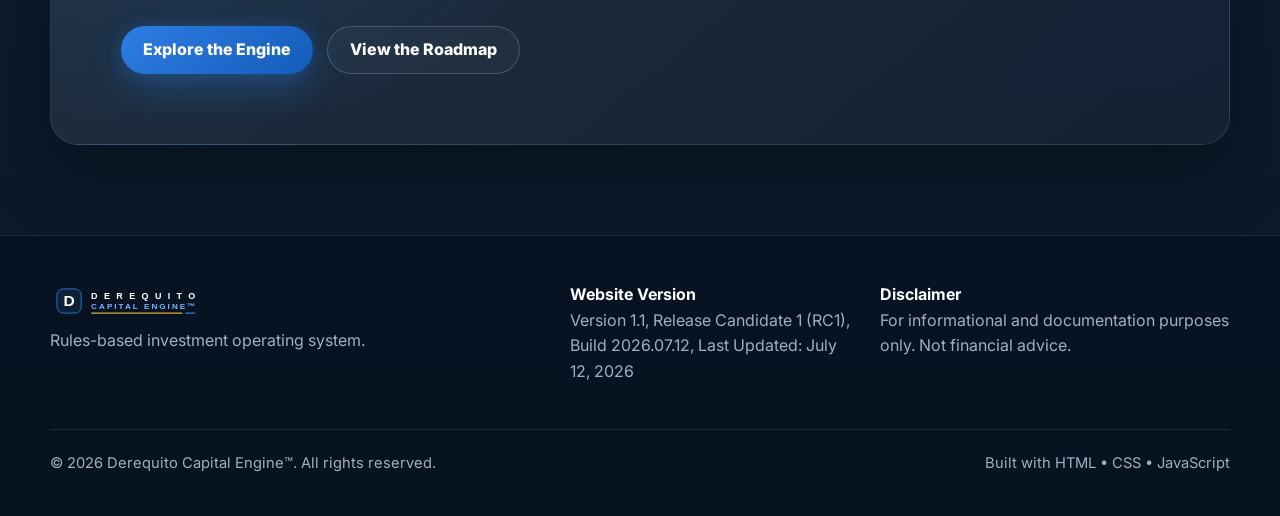
==== commit 424e5e29: "Merge branch 'develop'" ====
--- a/pages/about.html
+++ b/pages/about.html
@@ -214,7 +214,7 @@
           <p class="eyebrow">What It Is Not</p>
 
           <h2>
-            The engine is not a stock-picking promise or a short&#8209;term trading
+            The engine is not a stock&#8209;picking promise or a short&#8209;term trading
             signal.
           </h2>
         </div>
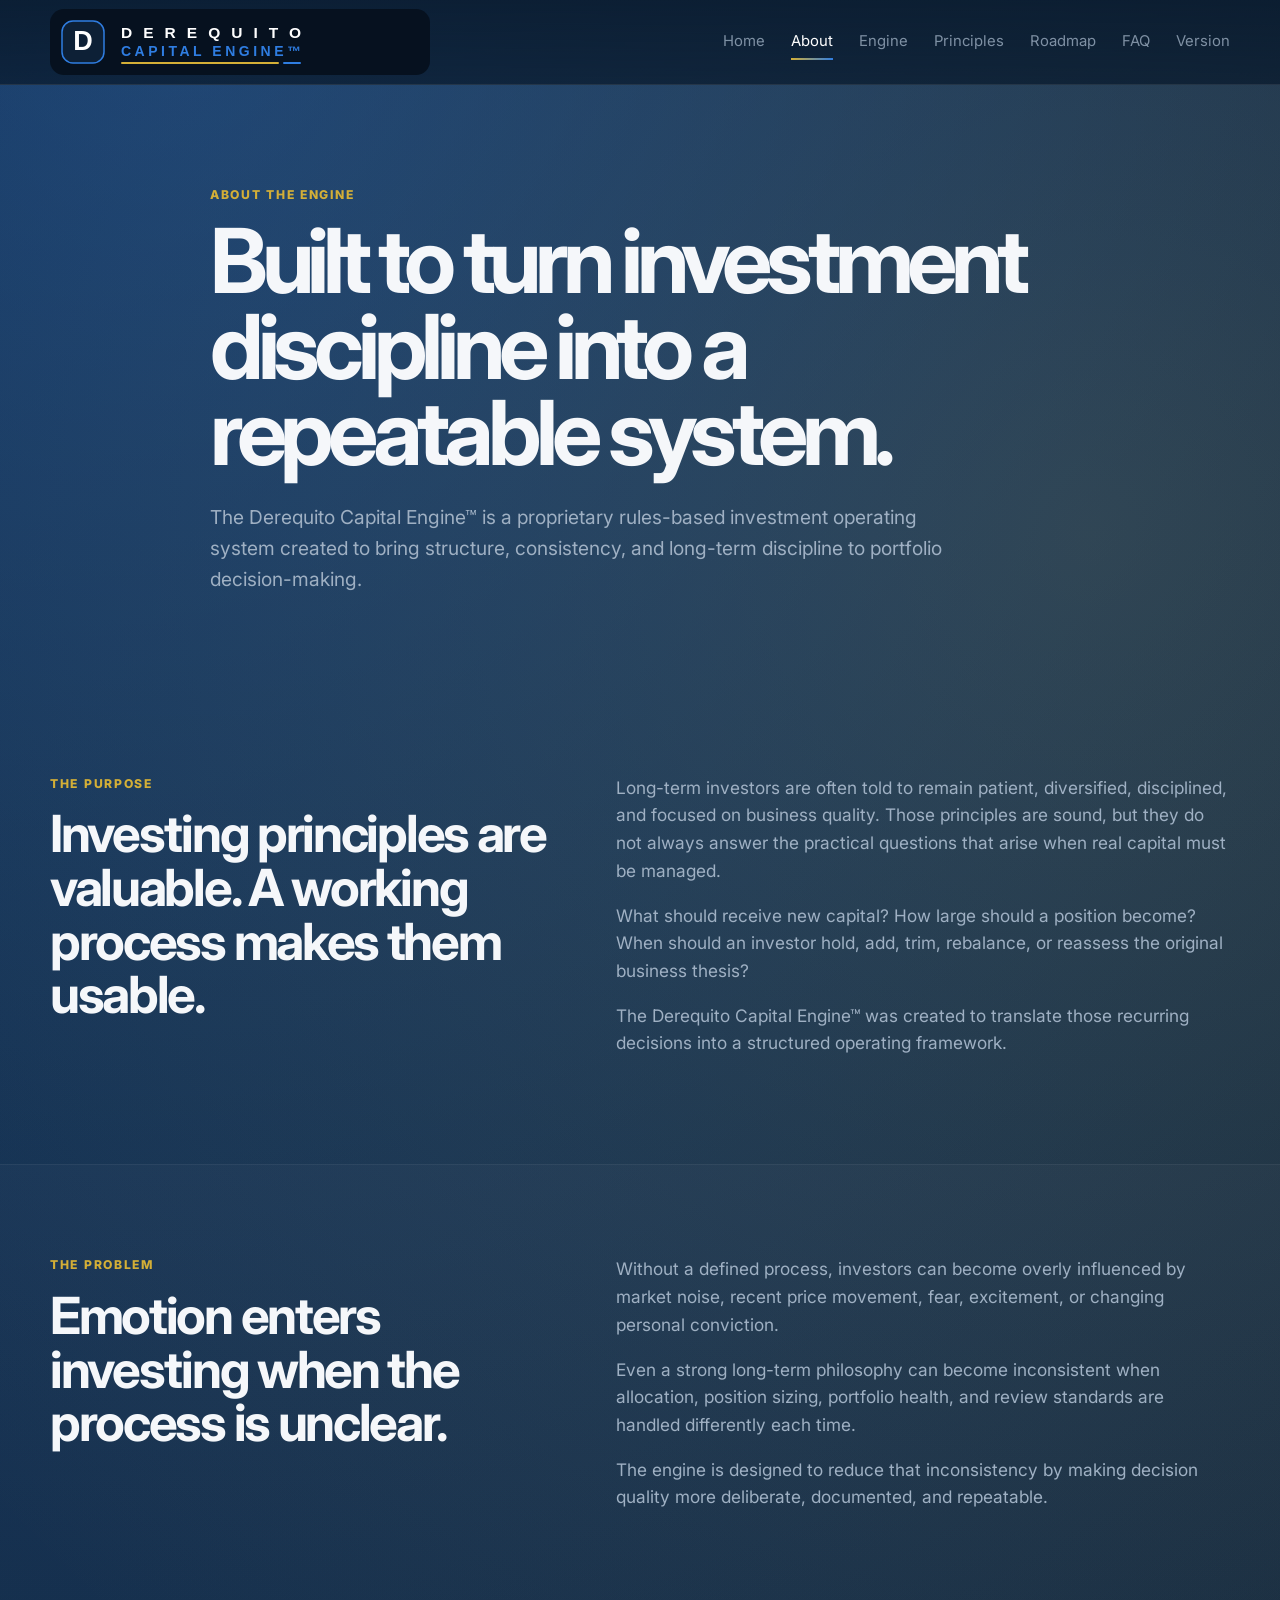
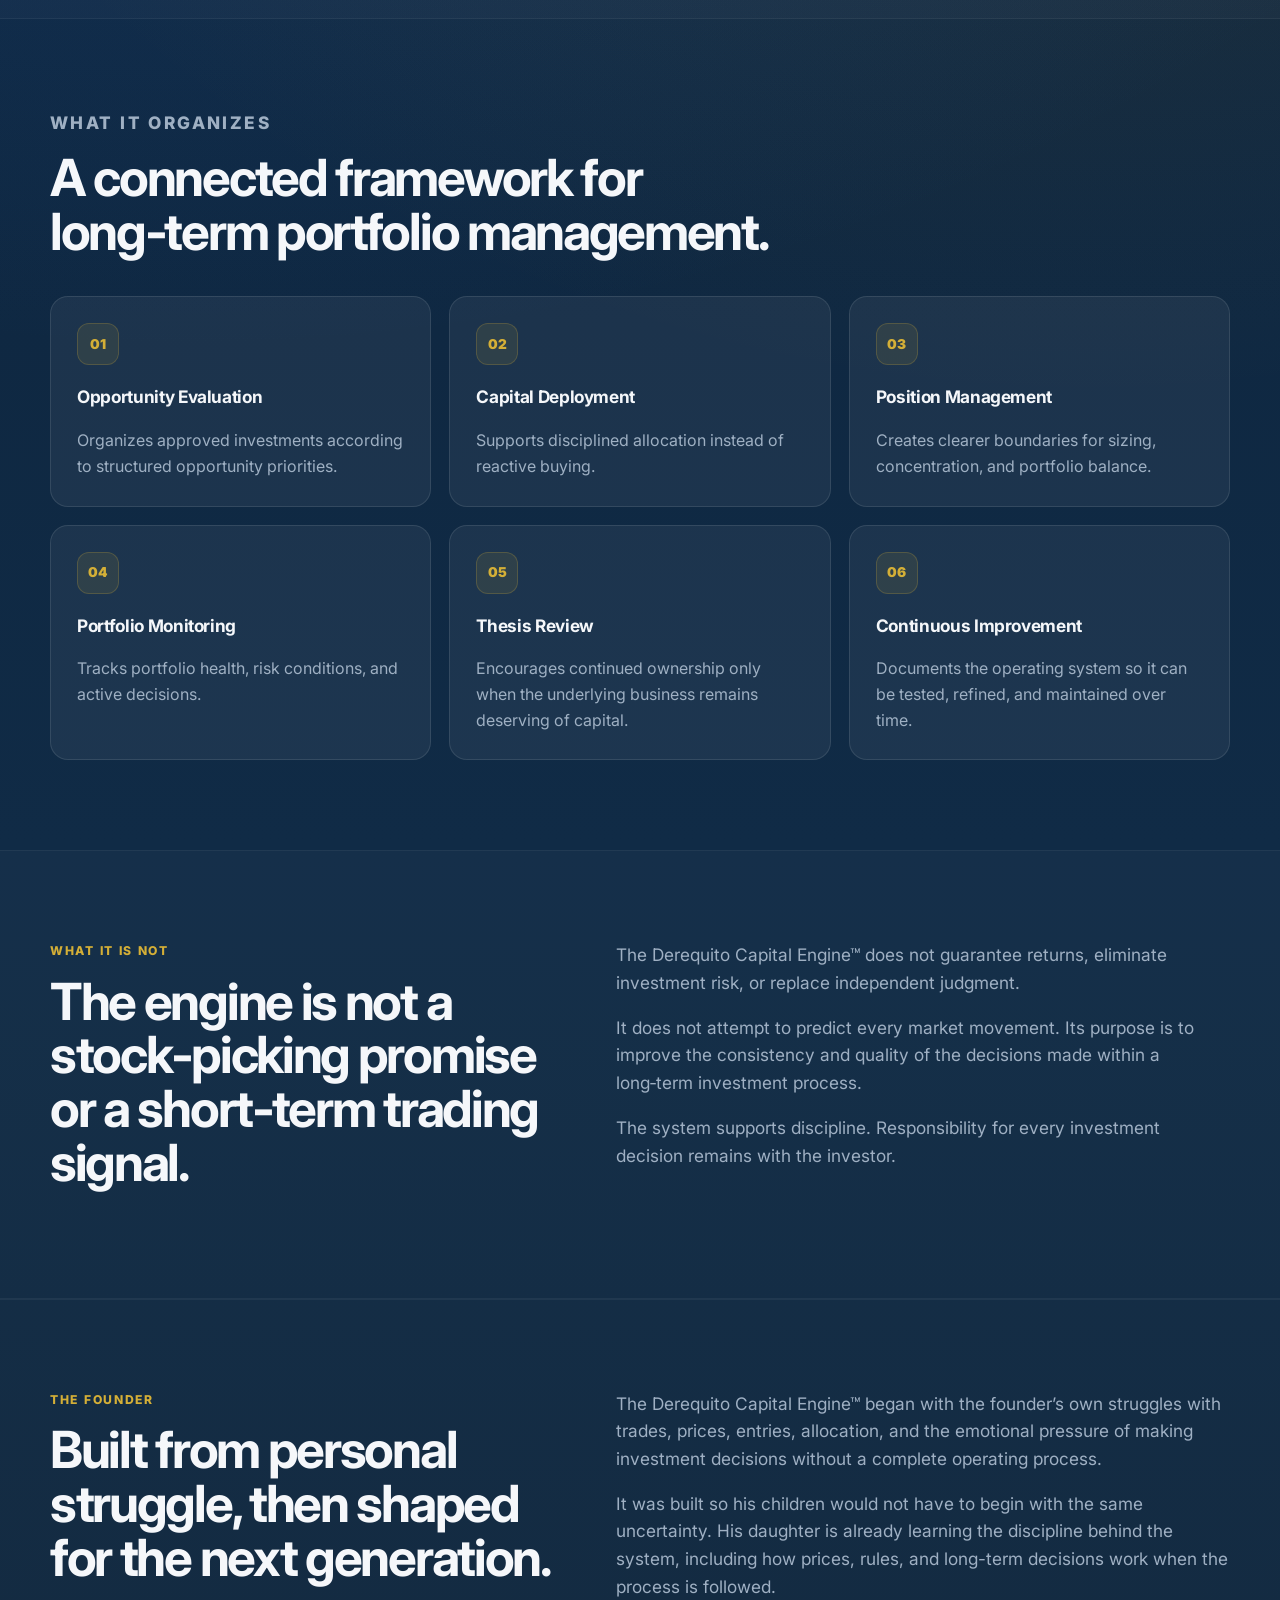
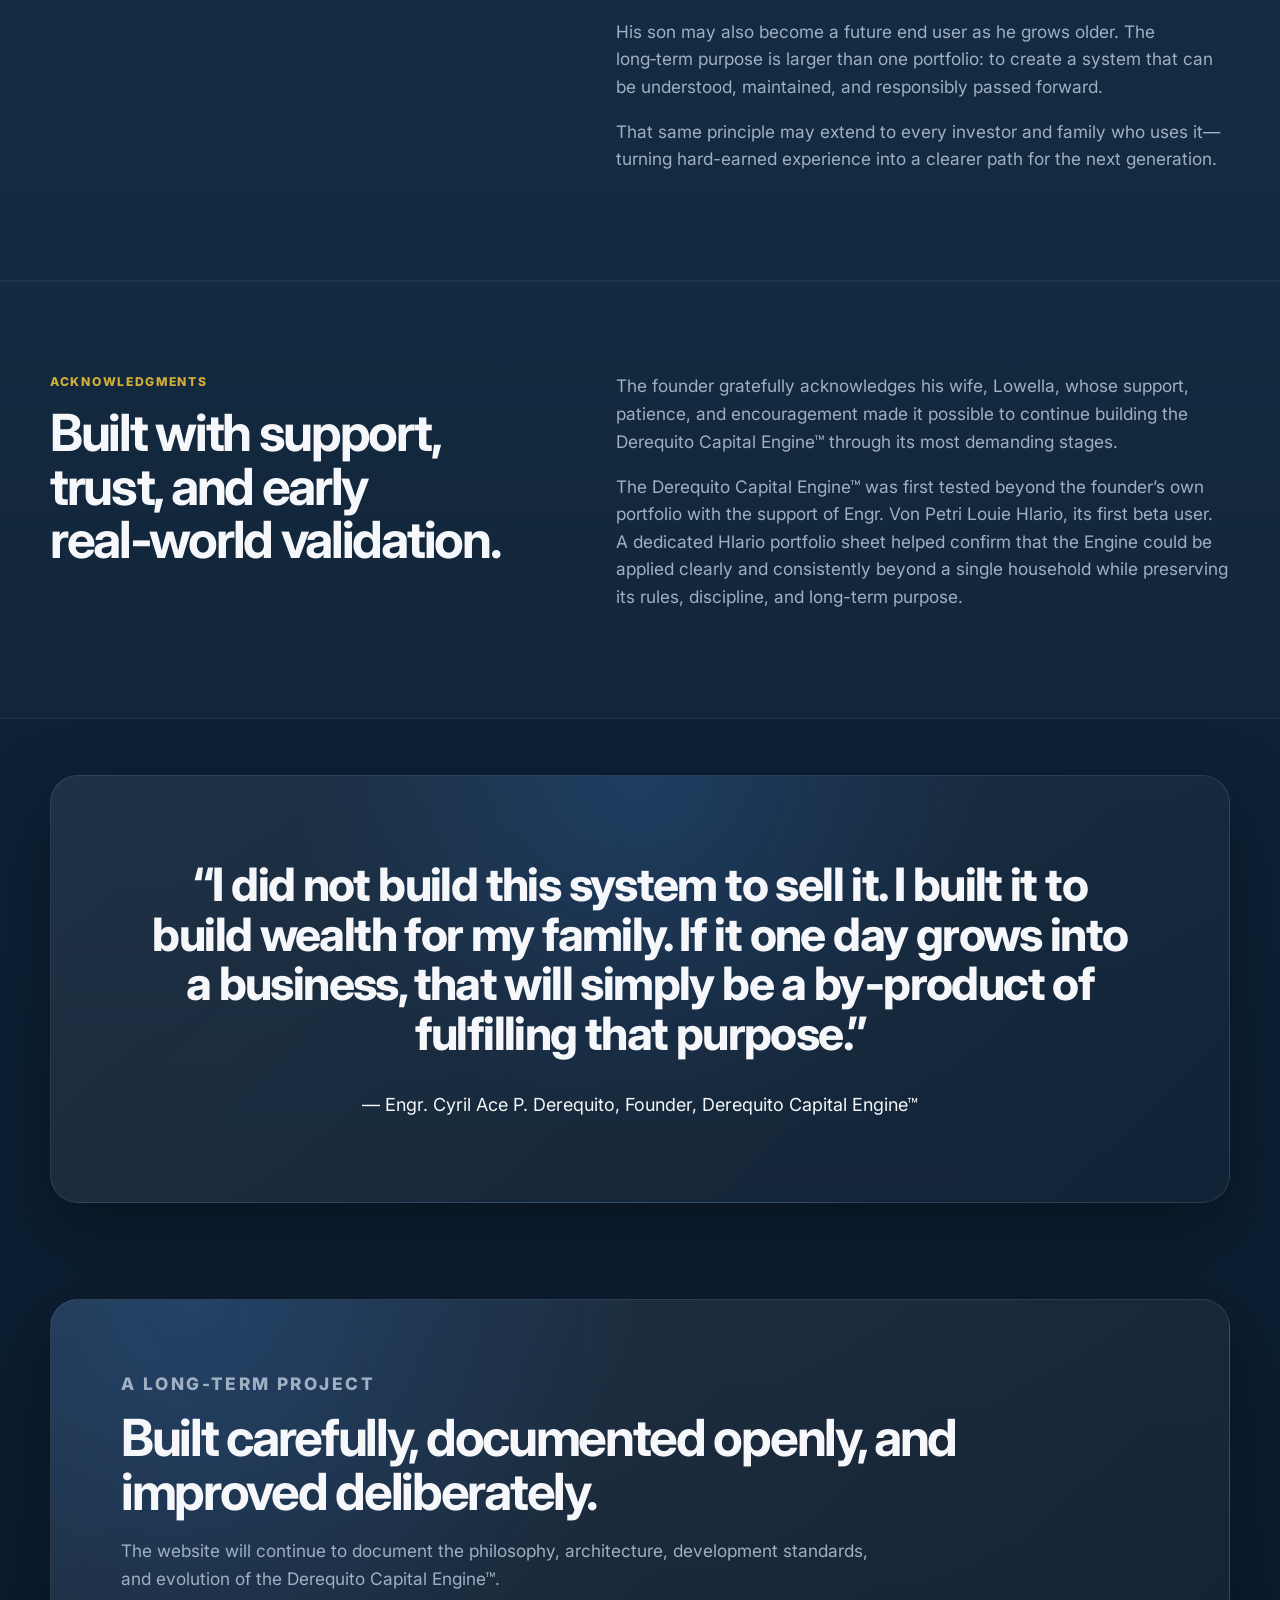
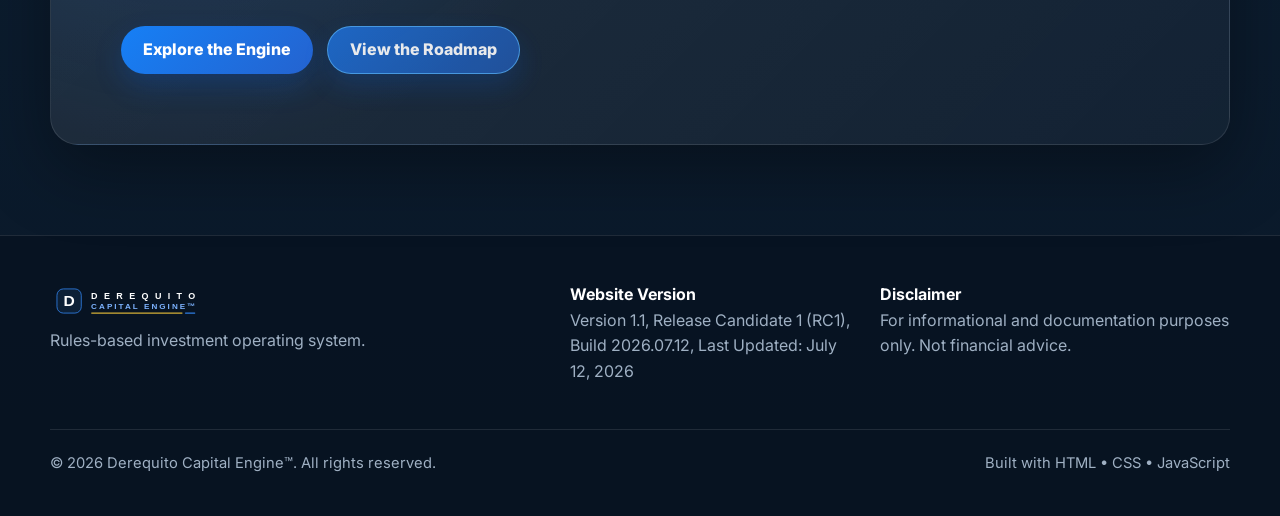
==== commit c3131c2a: "Finalize website copy and presentation details" ====
--- a/pages/about.html
+++ b/pages/about.html
@@ -309,7 +309,7 @@
       <p>
         “I did not build this system to sell it. I built it to build wealth
         for my family. If it one day grows into a business, that will simply
-        be a by-product of fulfilling that purpose.”
+        be a by&#8209;product of fulfilling that purpose.”
       </p>
 
       <footer>
--- a/styles.css
+++ b/styles.css
@@ -222,7 +222,11 @@
   gap: 14px;
   margin-top: 34px;
 }
-
+.hero-actions .btn {
+  min-width: 180px;
+  justify-content: center;
+  text-align: center;
+}
 .btn {
   display: inline-flex;
   align-items: center;
@@ -388,12 +392,81 @@
   margin-bottom: 38px;
 }
 
+
+#private-access .section-heading {
+  max-width: none;
+}
+
+#private-access .section-heading .eyebrow,
+#private-access .section-heading h2 {
+  max-width: 780px;
+}
+
+#private-access .section-heading > p:last-child {
+  max-width: none;
+}
+#see-the-engine .section-heading {
+  max-width: none;
+}
+
+#see-the-engine .section-heading .eyebrow,
+#see-the-engine .section-heading h2 {
+  max-width: 780px;
+}
+
+#see-the-engine .section-heading > p:last-child {
+  max-width: none;
+}
 .feature-grid {
   display: grid;
   grid-template-columns: repeat(3, minmax(0, 1fr));
   gap: 18px;
 }
-
+.clean-start-gallery {
+  margin-top: 56px;
+}
+
+.clean-start-grid {
+  display: grid;
+  grid-template-columns: repeat(2, minmax(0, 1fr));
+  gap: 22px;
+}
+
+.clean-start-card {
+  margin: 0 0 28px;
+  padding: 14px;
+  border: 1px solid var(--line);
+  border-radius: var(--radius-md);
+  background: var(--surface);
+  overflow: hidden;
+}
+
+.clean-start-card-featured {
+  grid-column: 1 / -1;
+}
+
+.clean-start-card img {
+  display: block;
+  width: 100%;
+  height: auto;
+  max-height: none;
+  object-fit: contain;
+  border-radius: 12px;
+  background: #ffffff;
+}
+
+.clean-start-card figcaption {
+  margin-top: 14px;
+  padding: 0 4px 4px;
+  color: var(--muted);
+}
+
+.clean-start-card figcaption strong {
+  display: block;
+  min-height: 28px;
+  margin-bottom: 6px;
+  color: var(--text);
+}
 .feature-card {
   padding: 26px;
   border-radius: var(--radius-md);
@@ -589,6 +662,14 @@
 }
 
 @media (max-width: 1100px) {
+  .nav-shell {
+    padding-right: 18px;
+  }
+  .engine-panel {
+  width: min(100%, 620px);
+  max-width: 620px;
+  margin-inline: auto;
+}
   .hero-grid,
   .split-grid,
   .footer-grid {
@@ -602,7 +683,18 @@
   .feature-grid {
   grid-template-columns: 1fr;
 }
-
+.page-hero-content,
+.copy-block,
+.section-heading,
+.page-section .container > p {
+  max-width: none;
+  width: 100%;
+}
+
+.page-hero-content p,
+.copy-block p {
+  max-width: none;
+}
   .engine-panel {
     max-width: 560px;
   }
@@ -626,7 +718,26 @@
   .container {
     width: min(100% - 28px, var(--max-width));
   }
-
+  .page-hero-content,
+.copy-block,
+.section-heading,
+.page-section .container > p,
+.page-hero-content p,
+.copy-block p {
+  max-width: none;
+  width: 100%;
+}
+.hero-actions {
+  display: grid;
+  grid-template-columns: 1fr;
+  gap: 14px;
+}
+
+.hero-actions .btn {
+  width: 100%;
+  justify-content: center;
+  text-align: center;
+}
   .nav-toggle {
     display: block;
   }
@@ -781,7 +892,12 @@
   aspect-ratio: 16 / 9;
   object-fit: contain;
 }
-
+engine-showcase-card img.deployment-detail-image {
+  aspect-ratio: auto;
+  height: auto;
+  max-height: none;
+  object-fit: contain;
+}
 @media (min-width: 1100px) {
   .engine-showcase {
     grid-template-columns: repeat(2, minmax(0, 1fr));
@@ -876,4 +992,275 @@
   margin: 0;
   color: var(--muted);
   line-height: 1.7;
-}+}
+/* Technical framework flow */
+
+.technical-framework-flow {
+  display: grid;
+  grid-template-columns:
+    minmax(140px, 1fr)
+    auto
+    minmax(160px, 1fr)
+    auto
+    minmax(160px, 1fr)
+    auto
+    minmax(160px, 1fr)
+    auto
+    minmax(120px, 0.8fr);
+  gap: 12px;
+  align-items: center;
+  margin-top: 34px;
+}
+
+.technical-flow-step {
+  min-height: 90px;
+  display: flex;
+  align-items: center;
+  justify-content: center;
+  padding: 16px;
+  border: 1px solid rgba(103, 186, 255, 0.22);
+  border-radius: 16px;
+  background: rgba(15, 42, 66, 0.72);
+  color: #f2f8fd;
+  text-align: center;
+  font-weight: 700;
+  line-height: 1.35;
+}
+
+.technical-flow-arrow {
+  color: #67baff;
+  font-size: 1.35rem;
+  font-weight: 900;
+  text-align: center;
+}
+
+.technical-flow-final {
+  border-color: rgba(245, 201, 78, 0.5);
+  background: rgba(245, 201, 78, 0.1);
+  color: #ffe28a;
+}
+/* Technical framework heading width */
+
+#technical-framework .section-heading {
+  max-width: 900px;
+}
+
+#technical-framework .section-intro {
+  width: calc(100vw - 48px);
+  max-width: 1120px;
+}
+#technical-framework .section-intro {
+  margin-top: 22px;
+}
+.technical-framework-flow {
+  margin-bottom: 40px;
+}
+#technical-framework .technical-framework-controls {
+  margin-top: 0;
+}
+#technical-framework .technical-framework-controls {
+  width: 100%;
+  max-width: none;
+  grid-column: 1 / -1;
+  margin-top: 0;
+}
+.technical-framework-quote {
+  margin: 30px 0 0;
+  padding: 26px 30px;
+  border: 1px solid rgba(245, 201, 78, 0.32);
+  border-radius: 18px;
+  background:
+    linear-gradient(
+      135deg,
+      rgba(245, 201, 78, 0.11),
+      rgba(16, 43, 68, 0.78)
+    );
+  color: #f8fbff;
+  font-size: clamp(1.1rem, 1.8vw, 1.4rem);
+  font-weight: 700;
+  line-height: 1.5;
+  text-align: center;
+  box-shadow: 0 18px 42px rgba(0, 0, 0, 0.15);
+}
+.technical-feature-grid {
+  display: grid;
+  grid-template-columns: repeat(2, minmax(0, 1fr));
+  gap: 12px;
+}
+
+.technical-feature-grid span {
+  position: relative;
+  padding: 13px 14px 13px 36px;
+  border: 1px solid rgba(103, 186, 255, 0.18);
+  border-radius: 12px;
+  background: rgba(34, 91, 137, 0.16);
+  color: #edf7ff;
+  font-weight: 650;
+  line-height: 1.35;
+}
+
+.technical-feature-grid span::before {
+  content: "✓";
+  position: absolute;
+  left: 13px;
+  color: #67baff;
+  font-weight: 800;
+}
+.technical-state-badges {
+  display: grid;
+  grid-template-columns: repeat(4, max-content);
+  gap: 10px;
+  margin: 22px 0 24px;
+}
+
+.technical-state-badges span {
+  display: flex;
+  align-items: center;
+  justify-content: center;
+  min-height: 42px;
+  padding: 9px 10px;
+  border: 1px solid rgba(103, 186, 255, 0.25);
+  border-radius: 999px;
+  background: rgba(39, 103, 155, 0.2);
+  color: #e8f6ff;
+  font-size: 0.8rem;
+  font-weight: 800;
+  letter-spacing: 0.035em;
+  text-align: center;
+}
+#technical-framework .technical-translation-card .technical-state-badges {
+  display: grid;
+  grid-template-columns: repeat(4, minmax(0, 1fr));
+  gap: 10px;
+  width: 100%;
+  max-width: none;
+  margin: 22px 0 24px;
+}
+
+#technical-framework .technical-translation-card .technical-state-badges span {
+  display: flex;
+  align-items: center;
+  justify-content: center;
+  width: 100%;
+  min-width: 0;
+  min-height: 42px;
+  box-sizing: border-box;
+  padding: 9px 8px;
+  text-align: center;
+}
+/* Hero action buttons — clearer clickable hierarchy */
+
+.hero-actions a,
+.hero-actions .button,
+.hero-actions .btn {
+  border-color: rgba(88, 180, 255, 0.8);
+  color: #ffffff;
+  background: linear-gradient(
+    135deg,
+    rgba(22, 132, 255, 0.95),
+    rgba(37, 102, 215, 0.95)
+  );
+  box-shadow: 0 12px 28px rgba(14, 96, 220, 0.24);
+}
+
+.hero-actions a:nth-child(2),
+.hero-actions .button:nth-child(2),
+.hero-actions .btn:nth-child(2) {
+  background: linear-gradient(
+    135deg,
+    rgba(30, 118, 230, 0.88),
+    rgba(35, 91, 180, 0.88)
+  );
+}
+
+.hero-actions a:nth-child(3),
+.hero-actions .button:nth-child(3),
+.hero-actions .btn:nth-child(3) {
+  background: linear-gradient(
+    135deg,
+    rgba(43, 132, 225, 0.72),
+    rgba(40, 94, 170, 0.72)
+  );
+}
+
+.hero-actions a:hover,
+.hero-actions .button:hover,
+.hero-actions .btn:hover {
+  transform: translateY(-2px);
+  filter: brightness(1.08);
+  box-shadow: 0 16px 34px rgba(14, 96, 220, 0.34);
+}
+.hero-actions a:nth-child(2),
+.hero-actions .button:nth-child(2),
+.hero-actions .btn:nth-child(2) {
+  opacity: 0.9;
+}
+
+.hero-actions a:nth-child(3),
+.hero-actions .button:nth-child(3),
+.hero-actions .btn:nth-child(3) {
+  opacity: 0.82;
+}
+@media (max-width: 720px) {
+  .technical-framework-flow {
+    display: grid;
+    grid-template-columns: 1fr;
+    gap: 14px;
+    width: 100%;
+    margin-top: 34px;
+    overflow: visible;
+  }
+
+  .technical-flow-step {
+    width: 100%;
+    min-height: auto;
+    box-sizing: border-box;
+    padding: 18px 16px;
+  }
+
+  .technical-flow-arrow {
+    transform: rotate(90deg);
+    justify-self: center;
+    font-size: 1.35rem;
+    line-height: 1;
+  }
+}
+@media (max-width: 480px) {
+  #technical-framework .technical-translation-card .technical-state-badges {
+    grid-template-columns: repeat(2, minmax(0, 1fr));
+  }
+}
+.engine-sample-note {
+  position: relative;
+  padding: 18px 22px 18px 58px;
+  border: 1px solid rgba(245, 201, 78, 0.55);
+  border-left: 5px solid #f5c94e;
+  border-radius: 16px;
+  background:
+    linear-gradient(
+      135deg,
+      rgba(245, 201, 78, 0.14),
+      rgba(34, 76, 111, 0.72)
+    );
+  color: #fff4bf;
+  font-weight: 800;
+  letter-spacing: 0.02em;
+  box-shadow: 0 14px 30px rgba(0, 0, 0, 0.14);
+}
+
+.engine-sample-note::before {
+  content: "!";
+  position: absolute;
+  left: 20px;
+  top: 50%;
+  width: 24px;
+  height: 24px;
+  display: grid;
+  place-items: center;
+  transform: translateY(-50%);
+  border: 2px solid #f5c94e;
+  border-radius: 50%;
+  color: #f5c94e;
+  font-size: 0.9rem;
+  font-weight: 900;
+}
